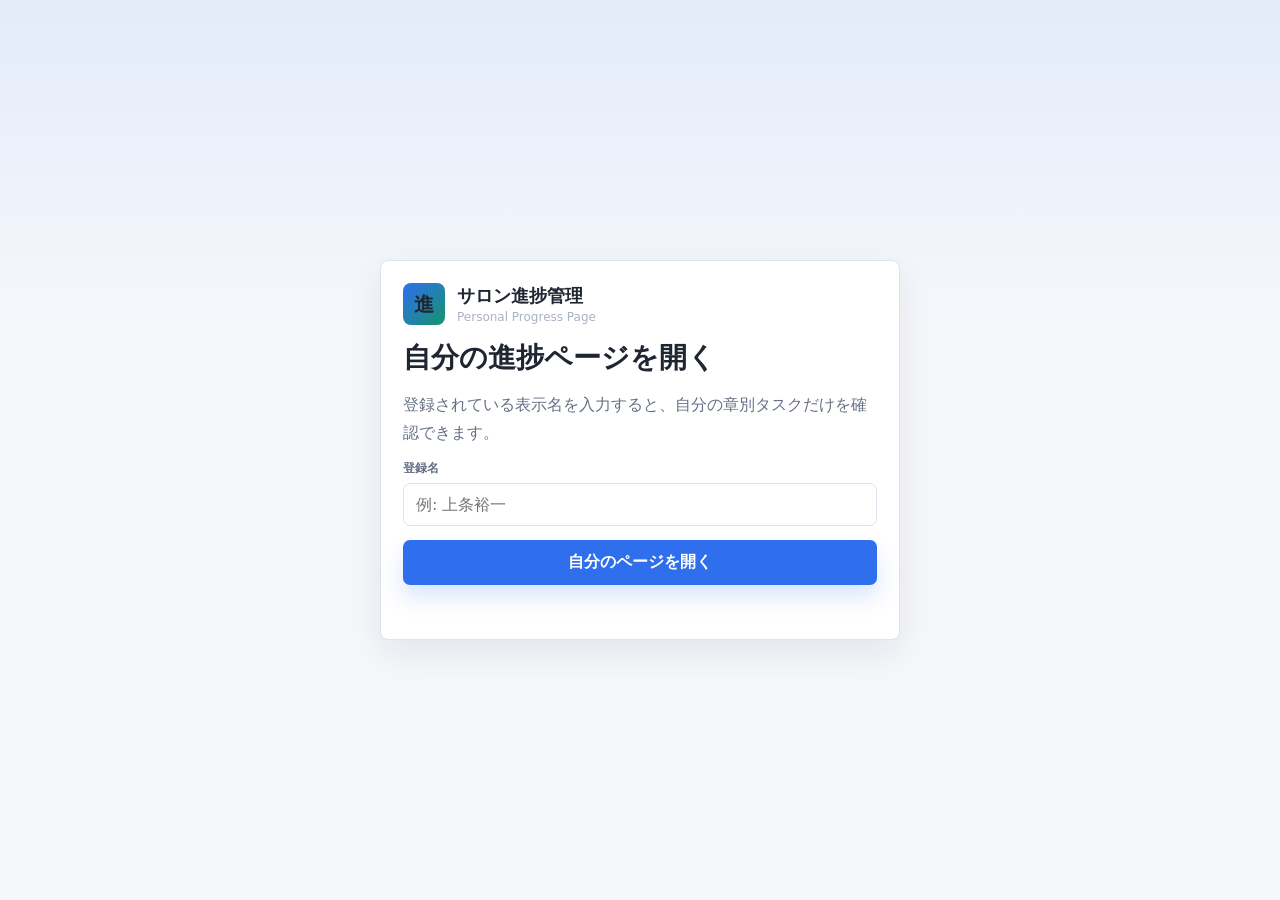
==== index.html @ 5fbae56f "Render chapter contents only when expanded" ====
<!doctype html>
<html lang="ja">
<head>
  <meta charset="utf-8">
  <meta name="viewport" content="width=device-width, initial-scale=1">
  <title>サロン進捗管理</title>
  <meta name="theme-color" content="#121821">
  <link rel="manifest" href="manifest.webmanifest">
  <style>
    :root {
      --bg: #f5f7fb;
      --surface: #fff;
      --surface-2: #f8fafc;
      --text: #202532;
      --muted: #667085;
      --line: #dde3ed;
      --nav: #121821;
      --blue: #2f6fed;
      --green: #14946f;
      --amber: #c98211;
      --red: #c2413f;
      --shadow: 0 14px 36px rgba(16, 24, 40, .08);
    }

    * { box-sizing: border-box; }

    body {
      margin: 0;
      min-height: 100vh;
      color: var(--text);
      font-family: "Yu Gothic UI", "Hiragino Sans", Meiryo, system-ui, sans-serif;
      background:
        linear-gradient(180deg, rgba(47,111,237,.09), rgba(47,111,237,0) 320px),
        var(--bg);
    }

    button, input, select { font: inherit; }

    button {
      border: 0;
      border-radius: 7px;
      cursor: pointer;
      font-weight: 800;
    }

    .app {
      min-height: 100vh;
      display: grid;
      grid-template-columns: 282px 1fr;
    }

    [hidden] { display: none !important; }

    .app.personal-mode {
      grid-template-columns: 1fr;
    }

    .app.personal-mode main {
      width: 100%;
      max-width: 1120px;
      margin: 0 auto;
    }

    .app.personal-mode .workspace {
      grid-template-columns: 1fr;
    }

    .app.personal-mode .overview,
    .app.personal-mode .side-panel,
    .app.personal-mode #focusChapterForm,
    .app.personal-mode #completeAllButton,
    .app.personal-mode #clearAllButton,
    .app.personal-mode [data-fill-chapter],
    .app.personal-mode [data-clear-chapter],
    .app.personal-mode [data-delete-chapter],
    .app.personal-mode [data-delete-task],
    .app.personal-mode input[type="date"][data-due-task] {
      display: none !important;
    }

    .app.personal-mode .task {
      grid-template-columns: 28px 1fr;
    }

    .access-gate {
      min-height: 100vh;
      display: grid;
      place-items: center;
      padding: 20px;
    }

    .access-card {
      width: min(520px, 100%);
      background: var(--surface);
      border: 1px solid var(--line);
      border-radius: 8px;
      box-shadow: var(--shadow);
      padding: 22px;
      display: grid;
      gap: 14px;
    }

    .access-card h1 {
      font-size: 28px;
    }

    .access-card p {
      margin: 0;
      color: var(--muted);
      line-height: 1.7;
    }

    .access-error {
      color: var(--red);
      font-size: 13px;
      font-weight: 800;
      min-height: 18px;
    }

    .sidebar {
      background: var(--nav);
      color: #f8fafc;
      padding: 22px 16px;
      display: flex;
      flex-direction: column;
      gap: 18px;
    }

    .brand {
      display: flex;
      align-items: center;
      gap: 12px;
      padding: 0 6px;
    }

    .mark {
      width: 42px;
      height: 42px;
      border-radius: 8px;
      display: grid;
      place-items: center;
      background: linear-gradient(135deg, var(--blue), var(--green));
      font-size: 20px;
      font-weight: 900;
    }

    .brand strong { display: block; font-size: 18px; }
    .brand span { display: block; color: #a9b2c3; font-size: 12px; margin-top: 2px; }

    .search {
      width: 100%;
      border: 1px solid #303849;
      background: #222a37;
      color: white;
      border-radius: 7px;
      padding: 12px;
      outline: 0;
    }

    .search::placeholder { color: #9aa4b5; }

    .member-list {
      display: grid;
      gap: 8px;
      overflow: auto;
      padding-right: 2px;
    }

    .member {
      width: 100%;
      display: grid;
      grid-template-columns: 42px 1fr auto;
      align-items: center;
      gap: 10px;
      text-align: left;
      color: #dce3ef;
      background: transparent;
      padding: 10px 8px;
    }

    .member:hover,
    .member.active { background: #222a37; }

    .avatar {
      width: 38px;
      height: 38px;
      border-radius: 50%;
      display: grid;
      place-items: center;
      color: white;
      font-weight: 900;
      background: var(--blue);
    }

    .avatar.large {
      width: 58px;
      height: 58px;
      font-size: 20px;
    }

    .member-name { font-weight: 800; }
    .member-note { color: #a9b2c3; font-size: 12px; margin-top: 2px; }
    .member-percent { color: white; font-size: 13px; font-weight: 900; }

    .side-actions {
      margin-top: auto;
      display: grid;
      gap: 8px;
    }

    .dark-button {
      background: #222a37;
      color: white;
      padding: 11px;
    }

    main {
      min-width: 0;
      padding: 26px;
    }

    .topbar {
      display: flex;
      align-items: flex-start;
      justify-content: space-between;
      gap: 18px;
      margin-bottom: 18px;
    }

    h1 {
      margin: 0;
      font-size: clamp(28px, 4vw, 40px);
      letter-spacing: 0;
    }

    .lead {
      margin: 8px 0 0;
      color: var(--muted);
      line-height: 1.7;
      max-width: 780px;
    }

    .primary {
      background: var(--blue);
      color: white;
      padding: 12px 15px;
      box-shadow: 0 12px 22px rgba(47,111,237,.18);
      white-space: nowrap;
    }

    .ghost {
      background: #eef2f8;
      color: #263043;
      padding: 10px 12px;
    }

    .danger {
      background: #fff0ef;
      color: var(--red);
      padding: 10px 12px;
    }

    .stats {
      display: grid;
      grid-template-columns: repeat(5, minmax(130px, 1fr));
      gap: 12px;
      margin-bottom: 16px;
    }

    .stat, .panel {
      background: var(--surface);
      border: 1px solid var(--line);
      border-radius: 8px;
      box-shadow: var(--shadow);
    }

    .stat {
      padding: 16px;
      min-height: 100px;
    }

    .stat span {
      color: var(--muted);
      font-size: 13px;
    }

    .stat strong {
      display: block;
      margin-top: 10px;
      font-size: 28px;
    }

    .overview {
      margin-bottom: 16px;
      overflow: hidden;
    }

    .overview-tabs {
      display: grid;
      gap: 8px;
      padding: 12px;
      max-height: 520px;
      overflow: auto;
    }

    .student-tab {
      border: 1px solid var(--line);
      border-radius: 8px;
      background: var(--surface-2);
      overflow: hidden;
    }

    .student-tab-button {
      width: 100%;
      display: grid;
      grid-template-columns: 38px minmax(0, 1fr) auto;
      gap: 10px;
      align-items: center;
      padding: 11px 12px;
      background: transparent;
      color: var(--text);
      text-align: left;
    }

    .student-tab-button:hover,
    .student-tab.open .student-tab-button {
      background: #eef2f8;
    }

    .student-tab-main {
      min-width: 0;
    }

    .student-tab-main strong {
      display: block;
      overflow: hidden;
      text-overflow: ellipsis;
      white-space: nowrap;
    }

    .student-tab-summary {
      display: flex;
      align-items: center;
      gap: 8px;
      white-space: nowrap;
    }

    .student-tab-panel {
      display: none;
      padding: 0 12px 12px 60px;
    }

    .student-tab.open .student-tab-panel {
      display: grid;
      gap: 10px;
    }

    .overview-grid {
      display: grid;
      grid-template-columns: repeat(4, minmax(120px, 1fr));
      gap: 8px;
    }

    .overview-metric {
      border: 1px solid var(--line);
      border-radius: 7px;
      background: white;
      padding: 10px;
    }

    .overview-metric span {
      display: block;
      color: var(--muted);
      font-size: 12px;
      margin-bottom: 5px;
      font-weight: 800;
    }

    .overview-metric strong {
      font-size: 16px;
    }

    .bar {
      width: 150px;
      height: 9px;
      border-radius: 999px;
      overflow: hidden;
      background: #e9eef6;
    }

    .bar-fill {
      height: 100%;
      width: 0;
      background: linear-gradient(90deg, var(--blue), var(--green));
      border-radius: inherit;
    }

    .student-tab-panel .bar {
      width: 100%;
      max-width: 520px;
    }

    .status-pill {
      display: inline-flex;
      align-items: center;
      justify-content: center;
      min-width: 72px;
      height: 28px;
      padding: 0 10px;
      border-radius: 999px;
      font-size: 12px;
      font-weight: 900;
      background: #eef2f8;
      color: #263043;
    }

    .status-pill.done { background: #e9f8f2; color: var(--green); }
    .status-pill.alert { background: #fff6e6; color: var(--amber); }
    .status-pill.late { background: #fff0ef; color: var(--red); }

    .workspace {
      display: grid;
      grid-template-columns: minmax(0, 1fr) 340px;
      gap: 16px;
      align-items: start;
    }

    .panel { overflow: hidden; }

    .panel-head {
      display: flex;
      align-items: center;
      justify-content: space-between;
      gap: 10px;
      padding: 16px;
      border-bottom: 1px solid var(--line);
    }

    .panel-head h2,
    .panel-head h3 {
      margin: 0;
      font-size: 18px;
    }

    .toolbar {
      display: flex;
      align-items: center;
      gap: 8px;
      flex-wrap: wrap;
    }

    .chapter { border-bottom: 1px solid var(--line); }
    .chapter:last-child { border-bottom: 0; }

    .chapter-summary {
      display: grid;
      width: 100%;
      grid-template-columns: 1fr auto;
      gap: 14px;
      align-items: center;
      padding: 18px 16px;
      border: 0;
      background: transparent;
      color: inherit;
      font: inherit;
      text-align: left;
      cursor: pointer;
      list-style: none;
      user-select: none;
    }

    .chapter-summary::-webkit-details-marker { display: none; }

    .chapter-summary:hover {
      background: #f8fafc;
    }

    .chapter-toggle {
      display: inline-flex;
      align-items: center;
      justify-content: center;
      min-width: 62px;
      min-height: 34px;
      padding: 0 12px;
      border-radius: 999px;
      background: #eefbf3;
      color: var(--green);
      font-size: 13px;
      font-weight: 900;
      white-space: nowrap;
    }

    .chapter.open .chapter-toggle {
      background: #fff1f1;
      color: var(--red);
    }

    .chapter-toggle::before { content: "開く"; }
    .chapter.open .chapter-toggle::before { content: "閉じる"; }

    .chapter-title {
      display: flex;
      align-items: center;
      gap: 10px;
      margin-bottom: 9px;
    }

    .chapter-title strong {
      font-size: 17px;
      overflow-wrap: anywhere;
    }

    .badge {
      min-width: 46px;
      height: 26px;
      padding: 0 10px;
      border-radius: 999px;
      display: inline-flex;
      align-items: center;
      justify-content: center;
      background: #e9f8f2;
      color: var(--green);
      font-size: 12px;
      font-weight: 900;
      white-space: nowrap;
    }

    .progress-track {
      height: 10px;
      background: #ecf0f6;
      border-radius: 999px;
      overflow: hidden;
    }

    .progress-fill {
      height: 100%;
      width: 0;
      border-radius: inherit;
      background: linear-gradient(90deg, var(--blue), var(--green));
      transition: width .2s ease;
    }

    .chapter-meta,
    .due-note {
      margin: 8px 0 0;
      color: var(--muted);
      font-size: 13px;
    }

    .chapter-description {
      margin: 10px 0 0;
      max-width: 760px;
      color: var(--muted);
      font-size: 13px;
      line-height: 1.7;
      white-space: pre-line;
    }

    .chapter-body {
      padding-bottom: 18px;
    }

    .chapter-body > .chapter-description {
      margin: 0 16px 12px;
    }

    .chapter-body > .toolbar {
      padding: 0 16px 12px;
    }

    .due-note.late { color: var(--red); font-weight: 800; }
    .due-note.soon { color: var(--amber); font-weight: 800; }

    .tasks {
      display: grid;
      gap: 8px;
      padding: 0 16px 18px;
    }

    .chapter-body .tasks {
      padding-bottom: 0;
    }

    .task {
      display: grid;
      grid-template-columns: 28px 1fr 150px auto;
      align-items: center;
      gap: 10px;
      padding: 10px 12px;
      background: var(--surface-2);
      border: 1px solid #edf1f6;
      border-radius: 7px;
    }

    .task input[type="checkbox"] {
      width: 18px;
      height: 18px;
      accent-color: var(--green);
    }

    .task input[type="date"] {
      border: 1px solid var(--line);
      border-radius: 7px;
      padding: 8px;
      background: white;
      min-width: 0;
    }

    .task-title { overflow-wrap: anywhere; }
    .task.done .task-title { color: var(--muted); text-decoration: line-through; }

    .task-video {
      display: block;
      width: 100%;
      max-width: 520px;
      margin-top: 10px;
      border: 1px solid var(--line);
      border-radius: 8px;
      background: #0f172a;
    }

    .task-note {
      display: block;
      margin-top: 8px;
      color: var(--muted);
      font-size: 13px;
      line-height: 1.6;
      text-decoration: none;
    }

    .task-link {
      display: inline-flex;
      align-items: center;
      justify-content: center;
      min-height: 38px;
      margin-top: 10px;
      padding: 8px 12px;
      border-radius: 7px;
      background: var(--green);
      color: white;
      font-weight: 800;
      text-decoration: none;
    }

    .task-link-list {
      display: grid;
      gap: 8px;
      margin-top: 10px;
    }

    .bonus-company-list {
      display: grid;
      gap: 12px;
      margin-top: 10px;
    }

    .bonus-company {
      padding: 12px;
      border: 1px solid rgba(31, 142, 74, 0.18);
      border-radius: 8px;
      background: rgba(255, 255, 255, 0.72);
    }

    .bonus-company strong {
      display: block;
      color: var(--ink);
      font-size: 15px;
      margin-bottom: 6px;
    }

    .bonus-company .task-note {
      margin-top: 0;
    }

    .task-image {
      display: block;
      width: 100%;
      max-width: 520px;
      margin-top: 10px;
      border: 1px solid var(--line);
      border-radius: 8px;
      background: white;
    }

    .task.has-feature {
      align-items: start;
      background: linear-gradient(135deg, #fff8db 0%, #ffffff 45%, #eefbf3 100%);
      border-color: rgba(31, 142, 74, 0.28);
    }

    .task-feature {
      width: 100%;
    }

    .task-feature summary {
      display: flex;
      align-items: center;
      justify-content: space-between;
      gap: 12px;
      min-height: 48px;
      padding: 8px 10px;
      border-radius: 8px;
      cursor: pointer;
      list-style: none;
      background: #111827;
      color: white;
    }

    .task-feature summary::-webkit-details-marker {
      display: none;
    }

    .feature-summary-main {
      display: grid;
      gap: 3px;
      min-width: 0;
    }

    .feature-summary-main strong,
    .feature-summary-main span {
      overflow-wrap: anywhere;
    }

    .feature-summary-main span {
      color: rgba(255, 255, 255, 0.78);
      font-size: 12px;
      font-weight: 700;
    }

    .feature-summary-action {
      flex: 0 0 auto;
      padding: 6px 9px;
      border-radius: 999px;
      background: var(--green);
      color: white;
      font-size: 12px;
      font-weight: 900;
    }

    .task-feature[open] summary {
      border-radius: 8px 8px 0 0;
    }

    .task-feature[open] .feature-summary-action {
      background: white;
      color: var(--green);
      font-size: 0;
    }

    .task-feature[open] .feature-summary-action::after {
      content: "閉じる";
      font-size: 12px;
    }

    .task-feature-panel {
      padding: 12px 10px 4px;
      border: 1px solid rgba(31, 142, 74, 0.22);
      border-top: 0;
      border-radius: 0 0 8px 8px;
      background: rgba(255, 255, 255, 0.78);
    }

    .side-panel {
      display: grid;
      gap: 16px;
    }

    .profile {
      padding: 18px;
      display: grid;
      gap: 16px;
    }

    .profile-main {
      display: flex;
      align-items: center;
      gap: 13px;
    }

    .profile h2 {
      margin: 0;
      font-size: 22px;
    }

    .profile p {
      margin: 3px 0 0;
      color: var(--muted);
      font-size: 13px;
    }

    .ring {
      --angle: 0deg;
      width: 150px;
      height: 150px;
      margin: 0 auto;
      border-radius: 50%;
      display: grid;
      place-items: center;
      background: conic-gradient(var(--green) var(--angle), #edf1f6 0deg);
    }

    .ring-inner {
      width: 112px;
      height: 112px;
      border-radius: 50%;
      background: white;
      border: 1px solid #edf1f6;
      display: grid;
      place-items: center;
      text-align: center;
    }

    .ring-inner strong {
      display: block;
      font-size: 30px;
    }

    .ring-inner span {
      display: block;
      color: var(--muted);
      font-size: 12px;
    }

    .form {
      display: grid;
      gap: 10px;
      padding: 16px;
    }

    .field {
      display: grid;
      gap: 6px;
    }

    .field label {
      color: var(--muted);
      font-size: 12px;
      font-weight: 900;
    }

    .field input,
    .field select {
      width: 100%;
      border: 1px solid var(--line);
      border-radius: 7px;
      background: white;
      outline: 0;
      padding: 11px 12px;
    }

    .empty {
      padding: 26px 16px;
      color: var(--muted);
      text-align: center;
    }

    .toast {
      position: fixed;
      right: 18px;
      bottom: 18px;
      z-index: 5;
      padding: 12px 14px;
      border-radius: 7px;
      background: #111827;
      color: white;
      box-shadow: var(--shadow);
      opacity: 0;
      transform: translateY(10px);
      pointer-events: none;
      transition: opacity .2s ease, transform .2s ease;
    }

    .toast.show {
      opacity: 1;
      transform: translateY(0);
    }

    @media (max-width: 1120px) {
      .app { grid-template-columns: 230px 1fr; }
      .workspace { grid-template-columns: 1fr; }
      .stats { grid-template-columns: repeat(2, minmax(140px, 1fr)); }
    }

    @media (max-width: 760px) {
      .app { display: block; }
      .sidebar {
        min-height: 0;
        padding: 14px 12px;
        gap: 12px;
      }
      .brand strong { font-size: 16px; }
      .search { padding: 10px; }
      .member-list {
        grid-template-columns: repeat(2, minmax(0, 1fr));
        max-height: 220px;
      }
      .member {
        grid-template-columns: 32px minmax(0, 1fr) auto;
        gap: 7px;
        padding: 8px 6px;
      }
      .avatar {
        width: 32px;
        height: 32px;
        font-size: 12px;
      }
      .member-name {
        display: block;
        overflow: hidden;
        text-overflow: ellipsis;
        white-space: nowrap;
      }
      main { padding: 12px; }
      .topbar { display: grid; }
      h1 { font-size: 24px; }
      .lead { font-size: 13px; }
      .stats {
        grid-template-columns: repeat(2, minmax(0, 1fr));
        gap: 8px;
      }
      .stat {
        min-height: 78px;
        padding: 12px;
      }
      .stat strong { font-size: 22px; }
      .panel-head {
        align-items: flex-start;
        padding: 12px;
      }
      .overview-tabs {
        padding: 8px;
        max-height: 420px;
      }
      .student-tab-button {
        grid-template-columns: 32px minmax(0, 1fr);
        padding: 10px;
      }
      .student-tab-summary {
        grid-column: 2;
        justify-content: space-between;
        width: 100%;
      }
      .student-tab-panel {
        padding: 0 10px 10px 52px;
      }
      .overview-grid { grid-template-columns: repeat(2, minmax(0, 1fr)); }
      .overview-metric { padding: 8px; }
      .chapter-summary { grid-template-columns: 1fr; }
      .task { grid-template-columns: 28px 1fr; }
      .task input[type="date"],
      .task .danger { grid-column: 2; justify-self: start; }
    }
  </style>
</head>
<body>
  <section id="accessGate" class="access-gate">
    <form id="accessForm" class="access-card">
      <div class="brand" style="padding:0;color:var(--text)">
        <div class="mark">進</div>
        <div>
          <strong>サロン進捗管理</strong>
          <span>Personal Progress Page</span>
        </div>
      </div>
      <h1>自分の進捗ページを開く</h1>
      <p>登録されている表示名を入力すると、自分の章別タスクだけを確認できます。</p>
      <div class="field">
        <label for="accessName">登録名</label>
        <input id="accessName" autocomplete="name" placeholder="例: 上条裕一">
      </div>
      <button class="primary" type="submit">自分のページを開く</button>
      <div id="accessError" class="access-error"></div>
    </form>
  </section>

  <div id="personalApp" class="app personal-mode" hidden>
    <aside class="sidebar" hidden>
      <div class="brand">
        <div class="mark">進</div>
        <div>
          <strong>サロン進捗管理</strong>
          <span>Member Progress Board</span>
        </div>
      </div>

      <input id="memberSearch" class="search" type="search" placeholder="サロン生を検索">
      <div id="memberList" class="member-list"></div>

    </aside>

    <main>
      <div class="topbar">
        <div>
          <h1>あなたの進捗ページ</h1>
          <p class="lead">自分の章別タスクと完了率だけを確認できます。完了した項目にチェックを入れて進めてください。</p>
        </div>
        <button id="switchMemberButton" class="primary">別の名前で開く</button>
      </div>

      <section id="stats" class="stats"></section>

      <section class="panel overview" hidden>
        <div class="panel-head">
          <h2>全員の進捗一覧</h2>
          <div class="toolbar">
            <button id="sortByProgress" class="ghost">進捗順</button>
            <button id="sortByDue" class="ghost">期限順</button>
          </div>
        </div>
        <div id="overviewRows" class="overview-tabs"></div>
      </section>

      <div class="workspace">
        <section class="panel">
          <div class="panel-head">
            <h2>章別タスク</h2>
            <div class="toolbar">
              <button id="completeAllButton" class="ghost">全完了</button>
              <button id="clearAllButton" class="ghost">全解除</button>
            </div>
          </div>
          <div id="chapters"></div>
        </section>

        <aside class="side-panel">
          <section id="profile" class="panel profile"></section>

          <section class="panel">
            <div class="panel-head"><h3>タスクを追加</h3></div>
            <form id="taskForm" class="form">
              <div class="field">
                <label for="chapterSelect">追加先</label>
                <select id="chapterSelect" required></select>
              </div>
              <div class="field">
                <label for="taskName">タスク名</label>
                <input id="taskName" required placeholder="例: ワークシートを提出">
              </div>
              <div class="field">
                <label for="taskDue">期限</label>
                <input id="taskDue" type="date">
              </div>
              <button class="primary" type="submit">追加する</button>
            </form>
          </section>

          <section class="panel">
            <div class="panel-head"><h3>章を追加</h3></div>
            <form id="chapterForm" class="form">
              <div class="field">
                <label for="chapterName">章タイトル</label>
                <input id="chapterName" required placeholder="例: 第三章 実践課題">
              </div>
              <button class="primary" type="submit">章を作成</button>
            </form>
          </section>
        </aside>
      </div>
    </main>
  </div>

  <div id="toast" class="toast"></div>

  <script>
    const STORAGE_KEY = "salon-progress-board-v1";
    const PERSONAL_MEMBER_KEY = "salon-progress-personal-member-v1";
    const colors = ["#2f6fed", "#14946f", "#c98211", "#9b5de5", "#d14f3f"];
    let overviewSort = "progress";
    let openOverviewMemberId = "";
    let openChapterIds = new Set();

    const salonMemberNames = `
愛 樋口愛美いくみ
あきな 佐藤空南
あきのり
アキ 長谷川秋子
麻実(シバタマミ
アズ ヒロハタアズサ
淳カドワキジュン
あつし 久田あつし
阿部美津子
亜美 木下弘美
彩 平井あやか
あらき てるや
アラン 吉田圭吾
あわ阿波賀 正也
五十嵐ゆかり
井口 真次
池畑裕一
石井
石切山 愛
石堂光生
いそがいしゅんすけ
市村達也
今井雅子
今村 拓也
岩城 禎
岩崎成雄
植村真
鵜島亮介
浦尾瞳子(池田)
うらみん三浦ミツヒロ
憂季 葉山ゆうき
えつみ飯塚悦美
夷 賢二
えみりん西川えみこ
えりか 岡村えりか
えりな(小見絵理奈
大島まゆみ
大津 裕子
おか 岡田吉人ヨシト
奥田直樹
おっく ヤマモトタカユキ
小野 栄
おやかた新妻武敏
かえで 坂上楓
柏 奥川えりか
かずや幸地知哉
かずよ清水和代
がっちゃんねる【笠井】
加藤 雅也上越
かなやん 金谷翔太
がみこ オオイモモカ
上条裕一
亀田 恭平
儀間朝彦
キャナチ(ユグチカナコ
きゅうり武内隆起
きょうか(佐藤杏佳
ぐっち(ナカニシアキ
久美子 タキザワクミコ
くら倉陵
栗山清臣
黒田美穂
クロダユウスケ
黒田裕太
けいた(ヒガケイタ
ケン石橋健治
けんご古一健児
健介 ミナトケンスケ
けん 岩崎健次
こういちろう 廣川
こうき高橋広基
コウ細井こういち
コザ
小林みゆき
小松原(バラキ
こ 三輪知子
齋賀 健太
齋藤大輔
齋藤貴洋
さかも
櫻庭 連
桜山(Sakuyama)加藤薫
さこう
佐藤史也
佐藤莉奈
智史 荒木
さらだヤストミ ヒカル
ざわ ニシザワヒロトシ
山村昂暉
柴田佑樹
清水政彰
秀 水木秀幸（永木）
シュウ 梁地修司ヤナチシュウジ
しゅんすけ
じゅんたろう。大田黒ジュン
潤(アサノジュン
将輝
白石拓嗣
シンヤ結城しんや
しんや
しん(タテシマシンイチロウ
ずーみん泉詩織
鈴木たかのり
せいた
せ(日高せいら
大型 (小林だいち 柏崎の先生
たかこ 梅川たかこ
たかこ(ヤマザキタカコ
高橋 智
田口 保憲
たくや 戸田たくや
竹内のり子
たておかしょうこ 舘岡祥子
田中壮大まさひろ
たむら
ちはー 市原伸泰
つばさくん
てっちん（長友鉄治）
トウヤマ 雷山耀
徳丸翔也
トシ 森としふみ
戸田 祐一
トム西澤慶
トモヤ鈴木知也
永田友耶 ナガタユウヤ
中田 健一
ナカガワ川ひとみ
なかむら
奈須慎一
なつ安川夏姫
名前はLeo。河崎玲央
なる(ナルミヤアキヒロ
ニシモリブンヘイ サポート専用LINE
根津夕美
芳賀しょうこ
ハジメ”河井はじめ
はじめ(ニシモリブンヘイ
はち尾崎あきら
馬場恭平
はやさか 早坂健加
早知恵く(ナカムラサチエ
はらおー大原直樹
はるな 石原早瑠菜
光理
樋川 洋助
ひよこ 加藤浩子
ひろあき
ひろくん野下宏幸
ヒロ佐々木万博
ひろ種市宏美 ペイパル
大翔 水落大翔ヒロト
ひろまる
ひろゆき
ひろ 尾高博子
ふく ゆう
富山恭仁
藤村麻衣
藤本さなえ
ふでそ@P 筆村崇充
フミフミ荘野史子
古田 聡三郎
ぶんか 菊川和大
堀場 達也
まーちゃん 嶋田真仲子まちこ
真のおまか小川誠
松本 真和
まつ 松下まさき
まなみ(米山まなみ
まみこ 神田マミコ
真弓泰葉 山口泰葉
ま〜し(オオクボマサシ
三上瑠々華
ミキティ
未来 樋未来
みちこ 長谷川みちこ
みなもと せいじ
美濃川 久美子
みのる 渡辺稔
みむらら みずき 三村瑞希
宮島展章
宮堀浩平
みやも 宮本賢次
みや うえやまみやこ
美和 渡邉美和
むかい
めぐ榎本杏(えのもと あん緑
めぐみ マノメグミ
やすお上山康夫
泰久(アオヤマヤスヒサ
ヤッシー矢代秀一
山口裕也
山口 勇二
山崎なぎさ
山田ゆみこ
やまもと やすし
ゆい 菅 ゆい
ゆうき黒木裕貴
ゆーき 森岡ゆう紀
ゆーじ 長谷川祐治
ゆうぞう
ゆうた中村優太
ゆうたろう
ゆうと 角田悠斗
ゆうや 菅原ゆうや
ゆーり 前田ゆり
優のギリギリ
ゆき 中原幸
ゆみ安達由三
由美子
祐美 榊原祐美
ゆゆ 吉田ゆうた
百合香 (アカサカユリカ
ゆ Kakemy掛水由美
よこた 注意
吉村修司
らん 豊平由希
リサリサ (増村)
龍之介 佐藤
りゅう 津曲りゅう
りん リンプン
れいか(ナカヤマレイカ
れつし
れん安藤蓮
わくわくしゅん(クドシュン
わくわく 三浦
aiko♡井上愛子
Airi.u上原あいり
aitch 宮川愛
a i 廣田衣
AKI関口あきこ
akina 郷上明奈
Araki Yasuhiro
arisa カワハラアリサ
ASAHI 宮本あさひ
A U白坂亜由美
AYAKA 藤井綾華
ayu 中江亜由
chiiii 岸口千尋
Chikako (マスダチカコ
ERI 梛原えりこ
eri 高橋江利子
fuminoムレフミノ
hideto小倉ヒデト
hide 野元秀樹
hisaya 長谷川ヒサヤ
Honoka(サトウホノカ
h-sumi(蓮見たかゆき
H.N 中島ひとと
ikuho 伊藤育穂
JUN 伊藤淳
Junta 市場じゅんた 大阪
J (サブ) 夏目じゅんた
kana オクヤマカナ
kana °＊•上田加奈
Kaori 川又香緒里
Kärlek カワイアイカ
KASHIMA-P8sub
KAZUSHI 本間和志
Kenta Shingu 新宮健太
kitamii 北岡美幸
kk (岸田) 岸田一彦
K. I 伊賀敢けいすけ
ma森真由美
MakotoKobayashi小林真人
Manami.I石川まなみ
Manami♡渡辺まなみ
Masa 安藤まさえ
Masumi
Maya Tanaka 田中
ma-tu松岡ひとし
MIHO(コジマミホ
MIHO★。岩村美保
miki黒崎みき
MiKi 荻島美輝
Miki ふくだみき
miki777miki777
misaki岡美咲
mochida 持田智之
MoToたけうちもとき
MOTOKI 白井元規
MOTO(タカダモトヒロ
MR 大久保 篤
M. I 岩田愛美まなみ
m 森真由美
nakakuma midori
nami
nami 木下奈美子
natsumi 黒石奈津美
Nishioka Masahiro
nnnttt 中田とおる
ONI 大西将貴
OnoTaka小野貴博
REI 上杉れいか
RIE 益満理恵
RYO 梅津
ryo2
SARII (ツクリイカ
sa さわの
Sekky
shin 中西しんたろう
Shohei那須祥平
sho 真嶌屋尚
Shun Endo
SINGO 谷口しんご
st佐藤大介ダイスケ
S.Y 鈴木芳樹
s 山口智弓
T てっさん 正田哲也
TA
Takahiro Kimura
Takasaki
takaya高谷稔
takayo 小沢宝代
toayua 井上愛咲
Tomo
TOMOKO 大矢智子
tomomii(ウエノトモミ
T.K浅岡卓来
T  O  Y  島袋けいこ
Urata Azusa 浦田
WEIN YuuSHIN 柳原 CEO
yotcha 小倉佳子
yu 矢野ゆかり
YUHKO(カナダユウコ
yuka Ozone 小曽根裕佳
yuu 藤田まお
YUYA 田中佑弥
YY 田中陽子
y 岩井ゆうや
Y's石井来人
ZIN 池田仁
AYUNON吉田亜弓
@ ともぞぉ本庄 智義
HITOMi 今井 瞳
σ(か'ω'ず) 小林一孝
み。三根史生
きみー 岩崎貴未果
☆サトウコウタ☆
☆裕也 山口裕也
渡邉愛梨
(chisato+エリ) 鈴木えりな
👤Ninomiya二宮浩司
ようこ筒井陽子
寛子 磯野寛子
shota 平岩しょうた
`.split("\n").map(name => name.trim()).filter(Boolean);

    const sampleData = {
      activeMemberId: "m1",
      members: [
        {
          id: "m1",
          name: "上条 裕一",
          note: "参加メンバー",
          color: colors[0],
          chapters: [
            { id: "c1", title: "第一章 オリエンテーション", tasks: [
              { id: "t1", title: "プロフィールを登録", done: true, due: "2026-05-12" },
              { id: "t2", title: "目標シートを記入", done: true, due: "2026-05-14" },
              { id: "t3", title: "初回動画を視聴", done: true, due: "2026-05-15" },
              { id: "t4", title: "自己紹介投稿", done: true, due: "2026-05-16" }
            ]},
            { id: "c2", title: "第二章 基礎ワーク", tasks: [
              { id: "t5", title: "チェックリスト10項目を確認", done: true, due: "2026-05-20" },
              { id: "t6", title: "ワーク1を提出", done: true, due: "2026-05-22" },
              { id: "t7", title: "添削コメントを反映", done: false, due: "2026-05-24" },
              { id: "t8", title: "進捗報告を投稿", done: false, due: "2026-05-27" }
            ]},
            { id: "c3", title: "第三章 実践課題", tasks: [
              { id: "t9", title: "実践テーマを決定", done: true, due: "2026-05-28" },
              { id: "t10", title: "中間レビューを予約", done: false, due: "2026-06-02" }
            ]}
          ]
        },
        {
          id: "m2",
          name: "本間 和志",
          note: "参加メンバー",
          color: colors[1],
          chapters: [
            { id: "c1", title: "第一章 オリエンテーション", tasks: [
              { id: "t1", title: "プロフィールを登録", done: true, due: "2026-05-12" },
              { id: "t2", title: "目標シートを記入", done: true, due: "2026-05-14" },
              { id: "t3", title: "初回動画を視聴", done: true, due: "2026-05-15" },
              { id: "t4", title: "自己紹介投稿", done: true, due: "2026-05-16" }
            ]},
            { id: "c2", title: "第二章 基礎ワーク", tasks: [
              { id: "t5", title: "チェックリスト10項目を確認", done: true, due: "2026-05-20" },
              { id: "t6", title: "ワーク1を提出", done: true, due: "2026-05-22" },
              { id: "t7", title: "添削コメントを反映", done: true, due: "2026-05-24" },
              { id: "t8", title: "進捗報告を投稿", done: true, due: "2026-05-27" }
            ]},
            { id: "c3", title: "第三章 実践課題", tasks: [
              { id: "t9", title: "実践テーマを決定", done: false, due: "2026-05-28" },
              { id: "t10", title: "中間レビューを予約", done: false, due: "2026-06-02" }
            ]}
          ]
        },
        {
          id: "m3",
          name: "峯村 彰一",
          note: "参加メンバー",
          color: colors[2],
          chapters: [
            { id: "c1", title: "第一章 オリエンテーション", tasks: [
              { id: "t1", title: "プロフィールを登録", done: true, due: "2026-05-12" },
              { id: "t2", title: "目標シートを記入", done: false, due: "2026-05-14" },
              { id: "t3", title: "初回動画を視聴", done: false, due: "2026-05-15" },
              { id: "t4", title: "自己紹介投稿", done: false, due: "2026-05-16" }
            ]},
            { id: "c2", title: "第二章 基礎ワーク", tasks: [
              { id: "t5", title: "チェックリスト10項目を確認", done: false, due: "2026-05-20" },
              { id: "t6", title: "ワーク1を提出", done: false, due: "2026-05-22" },
              { id: "t7", title: "添削コメントを反映", done: false, due: "2026-05-24" },
              { id: "t8", title: "進捗報告を投稿", done: false, due: "2026-05-27" }
            ]}
          ]
        }
      ]
    };

    let state = loadState();

    const $ = selector => document.querySelector(selector);
    const memberList = $("#memberList");
    const memberSearch = $("#memberSearch");
    const stats = $("#stats");
    const overviewRows = $("#overviewRows");
    const chapters = $("#chapters");
    const profile = $("#profile");
    const chapterSelect = $("#chapterSelect");
    const toast = $("#toast");
    const accessGate = $("#accessGate");
    const personalApp = $("#personalApp");
    const accessForm = $("#accessForm");
    const accessName = $("#accessName");
    const accessError = $("#accessError");

    function clone(value) {
      return JSON.parse(JSON.stringify(value));
    }

    function uid(prefix) {
      return prefix + "_" + Date.now().toString(36) + "_" + Math.random().toString(36).slice(2, 7);
    }

    function normalizeName(value) {
      return String(value || "").normalize("NFKC").toLowerCase().replace(/\s+/g, "");
    }

    function openPersonalPage(memberId) {
      const member = state.members.find(item => item.id === memberId);
      if (!member) return false;
      state.activeMemberId = member.id;
      openChapterIds = new Set();
      localStorage.setItem(PERSONAL_MEMBER_KEY, member.id);
      accessGate.hidden = true;
      personalApp.hidden = false;
      render();
      return true;
    }

    function findPersonalMember(input) {
      const query = normalizeName(input);
      if (!query) return { error: "登録名を入力してください。" };

      const exact = state.members.find(member => normalizeName(member.name) === query);
      if (exact) return { member: exact };

      const partial = state.members.filter(member => normalizeName(member.name).includes(query));
      if (partial.length === 1) return { member: partial[0] };
      if (partial.length > 1) return { error: "該当する名前が複数あります。登録名をもう少し正確に入力してください。" };
      return { error: "登録名が見つかりませんでした。表記を確認してください。" };
    }

    function makeMemberFromTemplate(name, index, template) {
      return {
        id: uid("m"),
        name,
        note: "緑のサロン生",
        color: colors[index % colors.length],
        chapters: template.chapters.map(chapter => ({
          id: uid("c"),
          title: chapter.title,
          description: chapter.description || "",
          tasks: chapter.tasks.map(task => ({
            id: uid("t"),
            title: task.title,
            done: false,
            due: task.due || "",
            video: task.video || "",
            image: task.image || "",
            imageAlt: task.imageAlt || "",
            link: task.link || "",
            linkLabel: task.linkLabel || "",
            links: task.links || [],
            bonusCompanies: task.bonusCompanies || [],
            detail: task.detail || "",
            featureHint: task.featureHint || ""
          }))
        }))
      };
    }

    function loadState() {
      const saved = localStorage.getItem(STORAGE_KEY);
      if (!saved) return normalize(clone(sampleData));
      try {
        const parsed = JSON.parse(saved);
        return parsed.members && parsed.members.length ? normalize(parsed) : normalize(clone(sampleData));
      } catch {
        return normalize(clone(sampleData));
      }
    }

    function makeFxChapter() {
      return {
        id: "c3",
        title: "3章 FX",
        description: "FXの動画で全体像を確認し、無料登録でもらえるボーナスや入金ボーナスを活用しながら、リスクの取り方を選んで実際の取引経験を積みましょう。心配な場合はノーリスクの進め方、自信がある場合は自己資金での取引へ進みます。",
        tasks: [
          { id: "fx_t1", title: "FX動画のまとめを見る", done: false, due: "", detail: "第3章のFX動画まとめはこちらから確認してください。見終わったらチェックを入れましょう。", featureHint: "タップしてFX動画まとめを開く", links: [
            { label: "FX動画アカデミーを開く", href: "https://fxvideoacademy-gyyhddzg.manus.space/" }
          ] },
          { id: "fx_t2", title: "FXの流れと注意点を確認する", done: false, due: "" },
          { id: "fx_t3", title: "無料登録でボーナスがもらえる会社を確認する", done: false, due: "", detail: "FX無料ボーナス一覧です。金額は変更になる可能性があります。詳細や適用条件については各キャンペーン内容をご確認ください。", featureHint: "タップしてFX無料ボーナス一覧を開く", bonusCompanies: [
            { name: "XMTrading", detail: `ボーナス額 13,000円
開催期限 無期限
対象口座 プラットフォーム MT4 or MT5 / 種類 スタンダード / レバレッジ 1:1000 / 通貨 JPY
ボーナス利益出金条件 0.1ロット以上でエントリー / 最低10分以上のポジション保有
推奨利確額 13,000円〜
ボーナス出金可能額 10,000円〜
出金上限額 無し
出金手数料 2,500円`, links: [
              { label: "XMTrading 開設", href: "https://www.xmtrading.com/jp/?prln=1" }
            ] },
            { name: "Bigboss", detail: `ボーナス額 15,000円
ボーナス利益出金条件 特になし
開催期限 無期限
対象口座 スタンダード口座
推奨利確額 15,000円〜
ボーナス出金可能額 なし
出金上限額 無し
出金手数料 2,000円`, links: [
              { label: "Bigboss 開設", href: "https://www.bigboss-financial.com/ja?aid=8UOjG8lJ" },
              { label: "Bigboss 参考URL", href: "https://www.bigboss-financial.com/new-account-opening-bonus" }
            ] },
            { name: "FXGT", detail: `ボーナス額 10,000円
ボーナス出金条件 合計3ロット以上の取引 / 合計8回以上の取引
開催期限 無期限
対象口座 プラットフォーム MT4 or MT5 / 種類 スタンダード / レバレッジ 1:1000 / 通貨 JPY
推奨利確額 20,000円〜
ボーナス利益出金可能額 10,000円〜
出金上限額 無し
出金手数料 無料`, links: [
              { label: "FXGT 開設", href: "https://portal.fxgt.com/register?refid=8896" }
            ] },
            { name: "Vantage Trading", detail: `ボーナス額 15,000円
開設 タリタリ経由
ボーナス出金条件 合計3ロット以上の取引 / ポジション保有時間5分以上 / 最大10,000円までの利益分のみ
入金して1回でも取引すれば無制限に出金可能
開催期限 無期限
対象口座 プラットフォーム MT4 or MT5 / 種類 スタンダード / レバレッジ 1:1000 / 通貨 JPY
推奨利確額 20,000円〜
ボーナス出金可能額 30ドル〜
出金上限額 10,000円 未入金の場合
出金手数料 無し`, links: [
              { label: "Vantage Trading 開設", href: "https://taritali.com/client/click.php?id=37482" }
            ] },
            { name: "IS6FX", detail: `キャンペーン期間中のみ
ボーナス額 13,000円
ボーナス利益出金条件 合計2ロット以上の取引 / 最低10分以上のポジション保有
開催期限 無期限
対象口座 プラットフォーム MT4 or MT5 / 種類 スタンダード / レバレッジ 1:1000 / 通貨 JPY
推奨利確額 15,000円〜
ボーナス出金可能額 5,000円〜
出金上限額 無し
出金手数料 無し`, links: [
              { label: "IS6FX 開設", href: "https://is6.com/ja/campaign/register?ib=hq5cTDwH" }
            ] },
            { name: "MYFX", detail: "ボーナス額 15,000円", links: [
              { label: "MYFX キャンペーン", href: "https://fxsignup.com/campaign/myf/24070401.html" }
            ] },
            { name: "アキシオリー", detail: "本人確認して数日後 15,000円", links: [
              { label: "アキシオリー 開設", href: "https://go.axiory.com/afs/come.php?cid=5177&ctgid=100&atype=1&brandid=3" }
            ] },
            { name: "アイフォレックス", detail: `ボーナス額 20,000円
3日でボーナスが消えるため、残高を0にするくらいのトレードがおすすめ`, links: [
              { label: "アイフォレックス", href: "https://fx-trade.co.jp/iforex-bonus/" }
            ] },
            { name: "AXONFX", detail: "ボーナス額 10,000円", links: [
              { label: "AXONFX", href: "https://www.axonmarkets.com/media/lp/axonmarkets-official/" }
            ] }
          ] },
          { id: "fx_t4", title: "無料登録できる会社に順番に登録する", done: false, due: "" },
          { id: "fx_t5", title: "登録後にログイン確認をする", done: false, due: "" },
          { id: "fx_t6", title: "無料ボーナスが反映されているか確認する", done: false, due: "" },
          { id: "fx_t7", title: "無料ボーナスで取引を試す", done: false, due: "" },
          { id: "fx_t8", title: "取引して利益を出すか残高を0にするまで触る", done: false, due: "" },
          { id: "fx_t9", title: "利益と損失の動きを確認する", done: false, due: "" },
          { id: "fx_t10", title: "入金ボーナス100%の会社を確認する", done: false, due: "" },
          { id: "fx_t11", title: "入金ボーナス100%の会社に入金するか判断する", done: false, due: "" },
          { id: "fx_t12", title: "心配な場合はノーリスクの進め方を相談する", done: false, due: "" },
          { id: "fx_t13", title: "ノーリスクで進める場合の利益条件を確認する", done: false, due: "" },
          { id: "fx_t14", title: "入金ボーナスを使って取引をする", done: false, due: "" },
          { id: "fx_t15", title: "自信がついたら自己資金でトレードするか判断する", done: false, due: "" },
          { id: "fx_t16", title: "自己資金で少額トレードを試す", done: false, due: "" },
          { id: "fx_t17", title: "トレード結果を記録する", done: false, due: "" },
          { id: "fx_t18", title: "余裕がある場合は自分のグループ作成を検討する", done: false, due: "" },
          { id: "fx_t19", title: "グループでトレードする流れを確認する", done: false, due: "" },
          { id: "fx_t20", title: "プロップファームの概要を確認する", done: false, due: "" },
          { id: "fx_t21", title: "プロップファームのFX勝ち方動画を見る", done: false, due: "", detail: "プロップファームでのFXの勝ち方を確認する動画です。見終わったらチェックを入れましょう。", featureHint: "タップしてプロップファーム動画を開く", links: [
            { label: "プロップファーム FX勝ち方動画を見る", href: "https://youtu.be/YABgVXtfp6I?si=E4QFk7gv1Kv_FTMC" }
          ] },
          { id: "fx_t22", title: "fintokeiの登録内容を確認する", done: false, due: "", detail: "fintokeiの登録内容を確認するための動画です。動画を見て、登録の流れと必要な内容を確認しましょう。", featureHint: "タップしてfintokei動画を開く", links: [
            { label: "fintokei 登録確認動画を見る", href: "https://youtu.be/kMXpTokQlz4?si=0bAUwuRJDuYkZav7" }
          ] },
          { id: "fx_t23", title: "fintokeiに入金して取引準備をする", done: false, due: "" },
          { id: "fx_t24", title: "fintokeiで取引をする", done: false, due: "" },
          { id: "fx_t25", title: "心配な場合は自分のお金を使わない進め方を選ぶ", done: false, due: "" },
          { id: "fx_t26", title: "ノーリスクの場合は利益が少なくなる点を確認する", done: false, due: "" },
          { id: "fx_t27", title: "FX章の結果と次にやることを相談する", done: false, due: "" },
          { id: "fx_t28", title: "ビッグボスイベント動画を見る", done: false, due: "", video: "videos/bigboss-event.mp4" }
        ]
      };
    }

    function ensureFxChapter(member) {
      const chapterIndex = member.chapters.findIndex(chapter => {
        return chapter.title === "第3章 FX編" || chapter.title.includes("第三章") || chapter.title.includes("第3章") || chapter.id === "c3";
      });

      if (chapterIndex === -1) {
        member.chapters.push(makeFxChapter());
        return;
      }

      if (member.chapters[chapterIndex].title !== "第3章 FX編") {
        member.chapters[chapterIndex] = makeFxChapter();
      }
    }

    function makeAffiliateChapter() {
      return {
        id: "c2",
        title: "2章 アフィリエイト",
        description: "〜緑のサロン生 タスク管理〜\n\nポイントサイトとASPの登録を進め、アフィリエイトに取り組むための環境を整えます。登録だけで終わらせず、ログイン確認・案件確認・管理画面確認まで進めましょう。",
        tasks: [
          { id: "af_t8", title: "A8.net に登録する", done: false, due: "" },
          { id: "af_t9", title: "A8.net 会員登録を完了する", done: false, due: "" },
          { id: "af_t10", title: "A8.net サイト登録を完了する", done: false, due: "" },
          { id: "af_t11", title: "A8.net ログイン確認をする", done: false, due: "" },
          { id: "af_t12", title: "TCS に登録する", done: false, due: "" },
          { id: "af_t13", title: "TCS 管理画面を確認する", done: false, due: "" },
          { id: "af_t14", title: "JASNET に登録する", done: false, due: "" },
          { id: "af_t15", title: "JASNET 案件チェックをする", done: false, due: "" },
          { id: "af_t16", title: "ASPLAY に登録する", done: false, due: "" }
        ]
      };
    }

    function makeBasicChapter() {
      return {
        id: "c1",
        title: "1章 入会してすること",
        description: "入会後は、みどりの会への連絡、紹介者との確認、LINEグループ参加、先生とのZoom相談を進めて、最初に動ける状態を作りましょう。",
        tasks: [
          { id: "basic_t1", title: "入会後にみどりのサロンLINEへ連絡する", done: false, due: "", detail: "管理統括LINEへ連絡して、入会後の確認を進めましょう。", link: "https://lin.ee/NMcTq9f", linkLabel: "管理統括LINEを開く" },
          { id: "basic_t2", title: "紹介者に入会完了を報告する", done: false, due: "" },
          { id: "basic_t3", title: "紹介者と今後の進め方を確認する", done: false, due: "" },
          { id: "basic_t4", title: "親・紹介者とやり取りしてモチベーションを上げる", done: false, due: "" },
          { id: "basic_t5", title: "LINEグループに参加する", done: false, due: "", detail: "1〜3はニックネームOKです。①〜⑧の有料オープンチャットは、サロン生の確認のため漢字フルネームのみで参加してください。ニックネーム参加は承認されないため、2段階入力がある場合はフルネームを2回入力してください。", featureHint: "タップしてLINEグループ一覧を開く", links: [
            { label: "1. でっぱちゃんねる みどりのサロン", href: "https://line.me/ti/g/V1IGsDFdej" },
            { label: "2. レクチャーグループ みどりのサロン", href: "https://line.me/ti/g/_ydRbgEfrh" },
            { label: "3. 無料初心者サロン 1500名以上", href: "https://x.gd/rOgzn" },
            { label: "① FX・株 みどりのサロン", href: "https://x.gd/SpTfg" },
            { label: "② アフィリエイト みどりのサロン", href: "https://x.gd/8ln0w" },
            { label: "③ 仮想通貨 みどりのサロン", href: "https://x.gd/cEnBp" },
            { label: "④ 株みどりのサロン", href: "https://x.gd/zyHm3" },
            { label: "⑤ ポイ活・懸賞 みどりのサロン", href: "https://x.gd/y3yXN" },
            { label: "⑥ 予約・抽選 みどりのサロン", href: "https://x.gd/AEKWw" },
            { label: "⑦ お得情報 みどりのサロン", href: "https://x.gd/WjNoB" },
            { label: "⑧ AIみどりのサロン", href: "https://x.gd/eeRPU" }
          ] },
          { id: "basic_t6", title: "オープンチャットに参加する", done: false, due: "" },
          { id: "basic_t7", title: "過去のやり取りを少し確認する", done: false, due: "" },
          { id: "basic_t8", title: "できそうな案件があるか確認する", done: false, due: "" },
          { id: "basic_t9", title: "初心者の先生とZoomする", done: false, due: "", detail: "完全無料で予約できます。自分に合った稼ぎ方や今の悩みをZoomで相談しましょう。", link: "https://timerex.net/s/jun.asano1977_ab33/100148ee", linkLabel: "無料でZoom予約する", image: "images/zoom-teacher-july15.jpg", imageAlt: "潤先生のZoomコンサル案内" },
          { id: "basic_t10", title: "Zoomで決めた内容を進める", done: false, due: "" },
          { id: "basic_t11", title: "届いた情報をまず試してみる", done: false, due: "" },
          { id: "basic_t12", title: "わからないことを相談する", done: false, due: "" }
        ]
      };
    }

    function makeTaskList(prefix, titles) {
      return titles.map((title, index) => ({
        id: `${prefix}_t${index + 1}`,
        title,
        done: false,
        due: ""
      }));
    }

    function makeResaleChapter() {
      return {
        id: "c4",
        title: "4章 転売",
        description: "転売の基本準備から出品・販売・振り返りまで進めましょう。",
        tasks: makeTaskList("resale", [
          "転売の基本ルールを確認する",
          "取り扱うジャンルを決める",
          "仕入れ候補リストを作る",
          "相場を調べる",
          "利益計算の方法を確認する",
          "仕入れ判断の基準を決める",
          "販売先アカウントを確認する",
          "商品写真の撮り方を確認する",
          "商品説明文を作る",
          "出品して販売まで進める"
        ])
      };
    }

    function makePointChapter() {
      return {
        id: "c5",
        title: "5章 ポイ活",
        description: "ポイントサイトを活用して、案件確認から実践まで進めましょう。",
        tasks: [
          { id: "point_t1", title: "ポイ活の基本を確認する", done: false, due: "" },
          { id: "point_t2", title: "使うポイントサイトを整理する", done: false, due: "", detail: "登録に使うポイントサイトの紹介リンクをまとめています。登録後は、ログインできるか・案件一覧を確認できるかまで進めましょう。Powlとコインカムは招待コードも確認してください。", featureHint: "タップしてポイントサイト一覧を開く", links: [
            { label: "モッピー", href: "https://pc.moppy.jp/entry/invite.php?invite=339be126" },
            { label: "ハピタス", href: "https://hapitas.jp/register/?i=20872573&route=text" },
            { label: "ポイントタウン", href: "https://www.pointtown.com/registration?intrid=Cd6tBtMLF7wMv" },
            { label: "アメフリ", href: "https://www.amefri.net/register?inv=f236240&openExternalBrowser=1" },
            { label: "ecナビ", href: "https://ecnavi.jp/invite/?id=wknli" },
            { label: "ワラウ", href: "https://www.warau.jp/friend/reg/WZm" },
            { label: "Powl 招待コード: P7VQXJUN8S3", href: "https://web.powl.jp/?invite_code=P7VQXJUN8S3" },
            { label: "コインカム 招待コード: WnbOckfM", href: "https://cimcome.jp/join?code=e1eced0f1a6c6bffd6ddbaa60b0bc83c5adefc8cd086e723d0ebb43055b17442" },
            { label: "ちょびりっち", href: "https://www.chobirich.com/cm/ad/?p=8224777069&i=4838527" },
            { label: "ふぁんくる紹介", href: "https://www.fancrew.jp/about?inflow_id=fri_e12-5164354&lk=5164354&lk1=b&d=1" }
          ] },
          { id: "point_t3", title: "登録済みサイトを確認する", done: false, due: "" },
          { id: "point_t4", title: "案件一覧を確認する", done: false, due: "" },
          { id: "point_t5", title: "条件が簡単な案件を選ぶ", done: false, due: "" },
          { id: "point_t6", title: "案件条件をスクショまたはメモする", done: false, due: "" },
          { id: "point_t7", title: "案件に申し込む", done: false, due: "" },
          { id: "point_t8", title: "ポイント反映条件を確認する", done: false, due: "" },
          { id: "point_t9", title: "獲得予定ポイントを記録する", done: false, due: "" },
          { id: "point_t10", title: "完了案件を振り返る", done: false, due: "" }
        ]
      };
    }

    function makeDealsChapter() {
      return {
        id: "c6",
        title: "6章 お得情報",
        description: "日常で使えるお得情報を確認し、実際に活用してみましょう。",
        tasks: makeTaskList("deals", [
          "お得情報の確認方法を覚える",
          "キャンペーン情報を確認する",
          "クーポン情報を確認する",
          "キャッシュレス還元を確認する",
          "固定費の見直し項目を確認する",
          "買い物前に比較する習慣を作る",
          "使えるキャンペーンを1つ選ぶ",
          "実際にお得情報を活用する",
          "節約できた金額を記録する",
          "次に使うお得情報を決める"
        ])
      };
    }

    function makeAiChapter() {
      return {
        id: "c7",
        title: "7章 AI",
        description: "AIを使って作業効率を上げるための基本操作を進めましょう。",
        tasks: makeTaskList("ai", [
          "AIツールにログインする",
          "基本的な質問を試す",
          "文章作成を試す",
          "要約を試す",
          "アイデア出しを試す",
          "SNS投稿文を作る",
          "商品説明文を作る",
          "作業チェックリストを作る",
          "よく使うプロンプトを保存する",
          "AIで時短できた作業を記録する"
        ])
      };
    }

    function makeScaleChapter() {
      return {
        id: "c8",
        title: "8章 スケール",
        description: "取り組みを広げるために、作業の型化と改善を進めましょう。",
        tasks: makeTaskList("scale", [
          "今の作業内容を整理する",
          "時間がかかる作業を洗い出す",
          "繰り返し作業をテンプレ化する",
          "成果が出た作業を記録する",
          "改善点を1つ決める",
          "作業時間を測る",
          "優先順位を決める",
          "週の行動目標を決める",
          "成果を確認する",
          "次週の改善案を作る"
        ])
      };
    }

    function makeCryptoChapter() {
      return {
        id: "c9",
        title: "9章 暗号資産",
        description: "暗号資産に触れる前の基本知識と安全確認を進めましょう。",
        tasks: makeTaskList("crypto", [
          "暗号資産の基本用語を確認する",
          "リスクについて確認する",
          "取引所の種類を確認する",
          "セキュリティ設定を確認する",
          "二段階認証を確認する",
          "ウォレットの基本を確認する",
          "少額で触れる考え方を確認する",
          "手数料を確認する",
          "保管方法を確認する",
          "学んだ内容をメモする"
        ])
      };
    }

    function makeFinalChapter() {
      return {
        id: "c10",
        title: "10章 最後に",
        description: "ここまでの取り組みを振り返り、次の行動につなげましょう。",
        tasks: makeTaskList("final", [
          "全章の進捗を確認する",
          "未完了タスクを確認する",
          "一番成果が出た章を振り返る",
          "苦手だった章を振り返る",
          "今後続けることを決める",
          "次の目標を決める",
          "質問したい内容を整理する",
          "成果や気づきをメモする",
          "次の1週間の行動を決める",
          "最後の進捗チェックを完了する"
        ])
      };
    }

    function makeCourseChapters() {
      return [
        makeBasicChapter(),
        makeAffiliateChapter(),
        makeFxChapter(),
        makeResaleChapter(),
        makePointChapter(),
        makeDealsChapter(),
        makeAiChapter(),
        makeScaleChapter(),
        makeCryptoChapter(),
        makeFinalChapter()
      ];
    }

    function syncDoneStates(templateChapter, existingChapters) {
      const existingTasks = existingChapters.flatMap(chapter => chapter.tasks || []);
      return {
        ...templateChapter,
        tasks: templateChapter.tasks.map(task => {
          const sameTask = existingTasks.find(existing => existing.title === task.title || existing.id === task.id);
          const useTemplateFeature = Boolean(task.bonusCompanies?.length);
          return {
            ...task,
            done: sameTask ? Boolean(sameTask.done) : false,
            due: sameTask?.due || task.due || "",
            video: sameTask?.video || task.video || "",
            image: sameTask?.image || task.image || "",
            imageAlt: sameTask?.imageAlt || task.imageAlt || "",
            link: sameTask?.link || task.link || "",
            linkLabel: sameTask?.linkLabel || task.linkLabel || "",
            links: useTemplateFeature ? task.links || [] : sameTask?.links?.length ? sameTask.links : task.links || [],
            bonusCompanies: useTemplateFeature ? task.bonusCompanies || [] : sameTask?.bonusCompanies?.length ? sameTask.bonusCompanies : task.bonusCompanies || [],
            detail: useTemplateFeature ? task.detail || "" : sameTask?.detail || task.detail || "",
            featureHint: useTemplateFeature ? task.featureHint || "" : sameTask?.featureHint || task.featureHint || ""
          };
        })
      };
    }

    function applyCourseChapters(member) {
      const existingChapters = member.chapters || [];
      member.chapters = makeCourseChapters().map(chapter => syncDoneStates(chapter, existingChapters));
    }

    function ensureAffiliateChapter(member) {
      const chapterIndex = member.chapters.findIndex(chapter => {
        return chapter.title === "第4章 アフィリエイト編" || chapter.title.includes("アフィリエイト") || chapter.id === "c4";
      });

      if (chapterIndex === -1) {
        member.chapters.push(makeAffiliateChapter());
        return;
      }

      if (member.chapters[chapterIndex].title !== "第4章 アフィリエイト編") {
        member.chapters[chapterIndex] = makeAffiliateChapter();
      }
    }

    function normalize(data) {
      const legacyNames = ["佐藤 美咲", "田中 悠真", "山本 梨花", "上条 裕一", "本間 和志", "峯村 彰一", "上条裕一", "本間和志", "峯村彰一"];
      const isLegacyOnly = data.members.length <= 3 && data.members.every(member => legacyNames.includes(member.name));

      if (isLegacyOnly) {
        data = { activeMemberId: "", members: [] };
      }

      const template = data.members[0] || sampleData.members[0];
      salonMemberNames.forEach((name, index) => {
        if (data.members.some(member => member.name === name)) return;
        data.members.push(makeMemberFromTemplate(name, data.members.length + index, template));
      });

      if (!data.activeMemberId && data.members[0]) data.activeMemberId = data.members[0].id;

      data.members.forEach(member => {
        applyCourseChapters(member);
        member.chapters.forEach(chapter => {
          if (!("description" in chapter)) chapter.description = "";
          chapter.tasks.forEach(task => {
            if (!("due" in task)) task.due = "";
            if (!("video" in task)) task.video = "";
            if (!("image" in task)) task.image = "";
            if (!("imageAlt" in task)) task.imageAlt = "";
            if (!("link" in task)) task.link = "";
            if (!("linkLabel" in task)) task.linkLabel = "";
            if (!("links" in task)) task.links = [];
            if (!("bonusCompanies" in task)) task.bonusCompanies = [];
            if (!("detail" in task)) task.detail = "";
            if (!("featureHint" in task)) task.featureHint = "";
          });
        });
      });
      return data;
    }

    function saveState() {
      localStorage.setItem(STORAGE_KEY, JSON.stringify(state));
    }

    function activeMember() {
      return state.members.find(member => member.id === state.activeMemberId) || state.members[0];
    }

    function allTasks(member) {
      return member.chapters.flatMap(chapter => chapter.tasks);
    }

    function completion(memberOrChapters) {
      const chapterList = Array.isArray(memberOrChapters) ? memberOrChapters : memberOrChapters.chapters;
      const taskList = chapterList.flatMap(chapter => chapter.tasks);
      const total = taskList.length;
      const done = taskList.filter(task => task.done).length;
      return { total, done, percent: total ? Math.round(done / total * 100) : 0 };
    }

    function chapterCompletion(chapter) {
      const total = chapter.tasks.length;
      const done = chapter.tasks.filter(task => task.done).length;
      return { total, done, percent: total ? Math.round(done / total * 100) : 0 };
    }

    function nextDue(member) {
      const pending = allTasks(member).filter(task => !task.done && task.due).sort((a, b) => a.due.localeCompare(b.due));
      return pending[0] || null;
    }

    function daysUntil(dateString) {
      if (!dateString) return null;
      const today = new Date();
      today.setHours(0, 0, 0, 0);
      const due = new Date(dateString + "T00:00:00");
      return Math.round((due - today) / 86400000);
    }

    function dueText(task) {
      if (!task || !task.due) return "未設定";
      const days = daysUntil(task.due);
      if (days < 0) return `${formatDate(task.due)} 期限超過`;
      if (days === 0) return `${formatDate(task.due)} 今日`;
      if (days <= 3) return `${formatDate(task.due)} あと${days}日`;
      return formatDate(task.due);
    }

    function dueClass(task) {
      if (!task || !task.due) return "";
      const days = daysUntil(task.due);
      if (days < 0) return "late";
      if (days <= 3) return "soon";
      return "";
    }

    function formatDate(value) {
      if (!value) return "未設定";
      const [year, month, day] = value.split("-");
      return `${Number(month)}/${Number(day)}`;
    }

    function memberStatus(member) {
      const progress = completion(member);
      const due = nextDue(member);
      const dueState = dueClass(due);
      if (progress.percent === 100) return { text: "完了", className: "done" };
      if (dueState === "late") return { text: "期限超過", className: "late" };
      if (dueState === "soon") return { text: "期限近い", className: "alert" };
      if (progress.percent >= 70) return { text: "順調", className: "done" };
      return { text: "進行中", className: "" };
    }

    function initials(name) {
      return name.split(/\s+/).map(part => part[0]).join("").slice(0, 2) || "人";
    }

    function avatar(member, large = false) {
      return `<div class="avatar ${large ? "large" : ""}" style="background:${member.color}">${initials(member.name)}</div>`;
    }

    function statusLabel(percent) {
      if (percent === 100) return "完了";
      if (percent >= 70) return "順調";
      if (percent >= 30) return "進行中";
      return "着手";
    }

    function escapeHtml(text) {
      return String(text).replace(/[&<>"']/g, char => ({
        "&": "&amp;",
        "<": "&lt;",
        ">": "&gt;",
        '"': "&quot;",
        "'": "&#039;"
      }[char]));
    }

    function render() {
      renderMembers();
      renderStats();
      renderOverview();
      renderProfile();
      renderChapters();
      renderChapterSelect();
      saveState();
    }

    function renderMembers() {
      const query = memberSearch.value.trim().toLowerCase();
      const filtered = state.members.filter(member => {
        return `${member.name} ${member.note}`.toLowerCase().includes(query);
      }).sort((a, b) => completion(b).percent - completion(a).percent);

      memberList.innerHTML = filtered.map(member => {
        const progress = completion(member);
        return `
          <button class="member ${member.id === state.activeMemberId ? "active" : ""}" data-member-id="${member.id}">
            ${avatar(member)}
            <span>
              <span class="member-name">${escapeHtml(member.name)}</span>
              <span class="member-note">${progress.done}/${progress.total} タスク</span>
            </span>
            <span class="member-percent">${progress.percent}%</span>
          </button>
        `;
      }).join("") || `<div class="empty">該当するサロン生がいません。</div>`;
    }

    function renderStats() {
      const member = activeMember();
      const progress = completion(member);
      const chapterCount = member.chapters.length;
      const doneChapters = member.chapters.filter(chapter => chapterCompletion(chapter).percent === 100).length;

      stats.innerHTML = `
        <div class="stat"><span>あなたの消化率</span><strong>${progress.percent}%</strong></div>
        <div class="stat"><span>完了タスク</span><strong>${progress.done}/${progress.total}</strong></div>
        <div class="stat"><span>完了した章</span><strong>${doneChapters}/${chapterCount}</strong></div>
      `;
    }

    function renderOverview() {
      const members = [...state.members].sort((a, b) => {
        if (overviewSort === "due") {
          const aDue = nextDue(a)?.due || "9999-12-31";
          const bDue = nextDue(b)?.due || "9999-12-31";
          return aDue.localeCompare(bDue);
        }
        return completion(b).percent - completion(a).percent;
      });

      overviewRows.innerHTML = members.map(member => {
        const progress = completion(member);
        const doneChapters = member.chapters.filter(chapter => chapterCompletion(chapter).percent === 100).length;
        const due = nextDue(member);
        const status = memberStatus(member);
        const isOpen = member.id === openOverviewMemberId;
        return `
          <article class="student-tab ${isOpen ? "open" : ""}" data-overview-member="${member.id}">
            <button class="student-tab-button" type="button" aria-expanded="${isOpen ? "true" : "false"}">
              ${avatar(member)}
              <span class="student-tab-main">
                <strong>${escapeHtml(member.name)}</strong>
                <span class="member-note">${escapeHtml(member.note)}</span>
              </span>
              <span class="student-tab-summary">
                <span class="status-pill ${status.className}">${status.text}</span>
                <strong>${progress.percent}%</strong>
              </span>
            </button>
            <div class="student-tab-panel">
              <div class="bar"><div class="bar-fill" style="width:${progress.percent}%"></div></div>
              <div class="overview-grid">
                <div class="overview-metric"><span>消化率</span><strong>${progress.percent}%</strong></div>
                <div class="overview-metric"><span>完了タスク</span><strong>${progress.done}/${progress.total}</strong></div>
                <div class="overview-metric"><span>完了章</span><strong>${doneChapters}/${member.chapters.length}</strong></div>
                <div class="overview-metric"><span>次の期限</span><strong class="${dueClass(due) ? "due-note " + dueClass(due) : ""}">${dueText(due)}</strong></div>
              </div>
            </div>
          </article>
        `;
      }).join("");
    }

    function renderProfile() {
      const member = activeMember();
      const progress = completion(member);
      const due = nextDue(member);

      profile.innerHTML = `
        <div class="profile-main">
          ${avatar(member, true)}
          <div>
            <h2>${escapeHtml(member.name)}</h2>
            <p>${escapeHtml(member.note)}</p>
          </div>
        </div>
        <div class="ring" style="--angle:${progress.percent * 3.6}deg">
          <div class="ring-inner">
            <div>
              <strong>${progress.percent}%</strong>
              <span>${statusLabel(progress.percent)}</span>
            </div>
          </div>
        </div>
        <p class="due-note ${dueClass(due)}">次の期限: ${dueText(due)}</p>
        <div class="toolbar">
          <button id="editMemberButton" class="ghost">情報編集</button>
          <button id="deleteMemberButton" class="danger">削除</button>
        </div>
      `;
    }

    function renderChapters() {
      const member = activeMember();
      if (!member.chapters.length) {
        chapters.innerHTML = `<div class="empty">まだ章がありません。右側から追加できます。</div>`;
        return;
      }

      chapters.innerHTML = member.chapters.map(chapter => {
        const progress = chapterCompletion(chapter);
        const chapterKey = `${member.id}:${chapter.id}`;
        const isOpen = openChapterIds.has(chapterKey);
        const tasks = chapter.tasks.map(task => {
          const hasFeature = Boolean(task.detail || task.link || task.image || task.links?.length || task.bonusCompanies?.length);
          const renderLinks = links => links?.length ? `<span class="task-link-list">${links.map(link => `<a class="task-link" href="${escapeHtml(link.href)}" target="_blank" rel="noopener">${escapeHtml(link.label)}</a>`).join("")}</span>` : "";
          const bonusCompanies = task.bonusCompanies?.length ? `<span class="bonus-company-list">${task.bonusCompanies.map(company => `
            <span class="bonus-company">
              <strong>${escapeHtml(company.name)}</strong>
              ${company.detail ? `<span class="task-note">${escapeHtml(company.detail)}</span>` : ""}
              ${renderLinks(company.links)}
            </span>
          `).join("")}</span>` : "";
          const extras = `
            ${task.detail ? `<span class="task-note">${escapeHtml(task.detail)}</span>` : ""}
            ${task.link ? `<a class="task-link" href="${escapeHtml(task.link)}" target="_blank" rel="noopener">${escapeHtml(task.linkLabel || task.link)}</a>` : ""}
            ${renderLinks(task.links)}
            ${bonusCompanies}
            ${task.image ? `<img class="task-image" src="${escapeHtml(task.image)}" alt="${escapeHtml(task.imageAlt || task.title)}">` : ""}
            ${task.video ? `<video class="task-video" controls preload="metadata" src="${escapeHtml(task.video)}"></video>` : ""}
          `;
          const taskBody = hasFeature ? `
            <details class="task-feature">
              <summary>
                <span class="feature-summary-main">
                  <strong>${escapeHtml(task.title)}</strong>
                  <span>${escapeHtml(task.featureHint || "タップして詳細を開く")}</span>
                </span>
                <span class="feature-summary-action">開く</span>
              </summary>
              <div class="task-feature-panel">
                <span class="due-note ${dueClass(task)}">期限: ${dueText(task)}</span>
                ${extras}
              </div>
            </details>
          ` : `
            <span class="task-title">
              ${escapeHtml(task.title)}<br>
              <span class="due-note ${dueClass(task)}">期限: ${dueText(task)}</span>
              ${task.video ? `<video class="task-video" controls preload="metadata" src="${escapeHtml(task.video)}"></video>` : ""}
            </span>
          `;

          return `
            <div class="task ${hasFeature ? "has-feature" : ""} ${task.done ? "done" : ""}">
              <input type="checkbox" data-chapter-id="${chapter.id}" data-task-id="${task.id}" aria-label="${escapeHtml(task.title)}" ${task.done ? "checked" : ""}>
              ${taskBody}
              <input type="date" value="${task.due || ""}" data-due-task="${task.id}" data-chapter-id="${chapter.id}" aria-label="期限">
              <button type="button" class="danger" data-delete-task="${task.id}" data-chapter-id="${chapter.id}">削除</button>
            </div>
          `;
        }).join("");

        return `
          <article class="chapter ${isOpen ? "open" : ""}" data-chapter-panel="${chapter.id}">
            <button class="chapter-summary" type="button" data-toggle-chapter="${chapter.id}" aria-expanded="${isOpen ? "true" : "false"}">
              <div>
                <div class="chapter-title">
                  <strong>${escapeHtml(chapter.title)}</strong>
                  <span class="badge">${progress.percent}%</span>
                </div>
                <div class="progress-track"><div class="progress-fill" style="width:${progress.percent}%"></div></div>
                <p class="chapter-meta">${progress.total}個中 ${progress.done}個完了</p>
              </div>
              <span class="chapter-toggle" aria-hidden="true"></span>
            </button>
            ${isOpen ? `
            <div class="chapter-body">
              ${chapter.description ? `<p class="chapter-description">${escapeHtml(chapter.description)}</p>` : ""}
              <div class="toolbar">
                <button class="ghost" data-fill-chapter="${chapter.id}">章を完了</button>
                <button class="ghost" data-clear-chapter="${chapter.id}">章を解除</button>
                <button class="danger" data-delete-chapter="${chapter.id}">章を削除</button>
              </div>
              <div class="tasks">${tasks || `<div class="empty">この章にはまだタスクがありません。</div>`}</div>
            </div>
            ` : ""}
          </article>
        `;
      }).join("");
    }

    function renderChapterSelect() {
      const member = activeMember();
      chapterSelect.innerHTML = member.chapters.map(chapter => {
        return `<option value="${chapter.id}">${escapeHtml(chapter.title)}</option>`;
      }).join("");
    }

    function showToast(message) {
      toast.textContent = message;
      toast.classList.add("show");
      clearTimeout(showToast.timer);
      showToast.timer = setTimeout(() => toast.classList.remove("show"), 1600);
    }

    function promptMember(existing = null) {
      const name = prompt("サロン生の名前", existing ? existing.name : "");
      if (!name || !name.trim()) return null;
      const note = prompt("メモや所属コース", existing ? existing.note : "新規メンバー") || "";
      return { name: name.trim(), note: note.trim() };
    }

    memberList.addEventListener("click", event => {
      const button = event.target.closest("[data-member-id]");
      if (!button) return;
      state.activeMemberId = button.dataset.memberId;
      openOverviewMemberId = "";
      openChapterIds = new Set();
      render();
    });

    overviewRows.addEventListener("click", event => {
      const button = event.target.closest(".student-tab-button");
      if (!button) return;
      const tab = button.closest("[data-overview-member]");
      if (!tab) return;
      if (tab.classList.contains("open")) {
        openOverviewMemberId = "";
      } else {
        openOverviewMemberId = tab.dataset.overviewMember;
        state.activeMemberId = tab.dataset.overviewMember;
      }
      render();
    });

    memberSearch.addEventListener("input", renderMembers);

    accessForm.addEventListener("submit", event => {
      event.preventDefault();
      const result = findPersonalMember(accessName.value);
      if (result.member) {
        accessError.textContent = "";
        openPersonalPage(result.member.id);
      } else {
        accessError.textContent = result.error;
      }
    });

    $("#switchMemberButton").addEventListener("click", () => {
      localStorage.removeItem(PERSONAL_MEMBER_KEY);
      personalApp.hidden = true;
      accessGate.hidden = false;
      accessName.value = "";
      accessName.focus();
    });

    $("#sortByProgress").addEventListener("click", () => {
      overviewSort = "progress";
      renderOverview();
    });

    $("#sortByDue").addEventListener("click", () => {
      overviewSort = "due";
      renderOverview();
    });

    $("#completeAllButton").addEventListener("click", () => {
      activeMember().chapters.forEach(chapter => chapter.tasks.forEach(task => task.done = true));
      showToast("全タスクを完了にしました");
      render();
    });

    $("#clearAllButton").addEventListener("click", () => {
      activeMember().chapters.forEach(chapter => chapter.tasks.forEach(task => task.done = false));
      showToast("全タスクを未完了にしました");
      render();
    });

    profile.addEventListener("click", event => {
      if (event.target.id === "editMemberButton") {
        const member = activeMember();
        const result = promptMember(member);
        if (!result) return;
        member.name = result.name;
        member.note = result.note;
        showToast("情報を更新しました");
        render();
      }

      if (event.target.id === "deleteMemberButton") {
        if (state.members.length <= 1) {
          showToast("最低1人は必要です");
          return;
        }
        const member = activeMember();
        if (!confirm(`${member.name} を削除しますか？`)) return;
        state.members = state.members.filter(item => item.id !== member.id);
        state.activeMemberId = state.members[0].id;
        showToast("サロン生を削除しました");
        render();
      }
    });

    chapters.addEventListener("change", event => {
      const checkbox = event.target.closest("input[type='checkbox'][data-task-id]");
      const dueInput = event.target.closest("input[type='date'][data-due-task]");
      const member = activeMember();

      if (checkbox) {
        const chapter = member.chapters.find(item => item.id === checkbox.dataset.chapterId);
        const task = chapter && chapter.tasks.find(item => item.id === checkbox.dataset.taskId);
        if (!task) return;
        task.done = checkbox.checked;
        render();
      }

      if (dueInput) {
        const chapter = member.chapters.find(item => item.id === dueInput.dataset.chapterId);
        const task = chapter && chapter.tasks.find(item => item.id === dueInput.dataset.dueTask);
        if (!task) return;
        task.due = dueInput.value;
        showToast("期限を更新しました");
        render();
      }
    });

    chapters.addEventListener("click", event => {
      const member = activeMember();
      const toggleChapter = event.target.closest("[data-toggle-chapter]");
      const deleteTask = event.target.closest("[data-delete-task]");
      const fillChapter = event.target.closest("[data-fill-chapter]");
      const clearChapter = event.target.closest("[data-clear-chapter]");
      const deleteChapter = event.target.closest("[data-delete-chapter]");

      if (toggleChapter) {
        const key = `${member.id}:${toggleChapter.dataset.toggleChapter}`;
        if (openChapterIds.has(key)) {
          openChapterIds.delete(key);
        } else {
          openChapterIds.add(key);
        }
        render();
        return;
      }

      if (deleteTask) {
        const chapter = member.chapters.find(item => item.id === deleteTask.dataset.chapterId);
        chapter.tasks = chapter.tasks.filter(task => task.id !== deleteTask.dataset.deleteTask);
        showToast("タスクを削除しました");
        render();
      }

      if (fillChapter) {
        const chapter = member.chapters.find(item => item.id === fillChapter.dataset.fillChapter);
        chapter.tasks.forEach(task => task.done = true);
        showToast("章を完了にしました");
        render();
      }

      if (clearChapter) {
        const chapter = member.chapters.find(item => item.id === clearChapter.dataset.clearChapter);
        chapter.tasks.forEach(task => task.done = false);
        showToast("章を未完了にしました");
        render();
      }

      if (deleteChapter) {
        const chapter = member.chapters.find(item => item.id === deleteChapter.dataset.deleteChapter);
        if (!confirm(`${chapter.title} を削除しますか？`)) return;
        member.chapters = member.chapters.filter(item => item.id !== chapter.id);
        showToast("章を削除しました");
        render();
      }
    });

    $("#taskForm").addEventListener("submit", event => {
      event.preventDefault();
      const member = activeMember();
      const chapter = member.chapters.find(item => item.id === chapterSelect.value);
      const taskInput = $("#taskName");
      const dueInput = $("#taskDue");
      const title = taskInput.value.trim();
      if (!chapter || !title) return;
      chapter.tasks.push({ id: uid("t"), title, done: false, due: dueInput.value });
      taskInput.value = "";
      dueInput.value = "";
      taskInput.focus();
      showToast("タスクを追加しました");
      render();
    });

    $("#chapterForm").addEventListener("submit", event => {
      event.preventDefault();
      const input = $("#chapterName");
      const title = input.value.trim();
      if (!title) return;
      activeMember().chapters.push({ id: uid("c"), title, tasks: [] });
      input.value = "";
      showToast("章を追加しました");
      render();
    });

    const savedPersonalMemberId = localStorage.getItem(PERSONAL_MEMBER_KEY);
    if (savedPersonalMemberId && openPersonalPage(savedPersonalMemberId)) {
      accessGate.hidden = true;
    } else {
      personalApp.hidden = true;
      accessGate.hidden = false;
    }
    if ("serviceWorker" in navigator && location.protocol !== "file:") {
      window.addEventListener("load", () => {
        navigator.serviceWorker.register("./sw.js").then(registration => registration.update()).catch(() => {});
      });
    }
  </script>
</body>
</html>
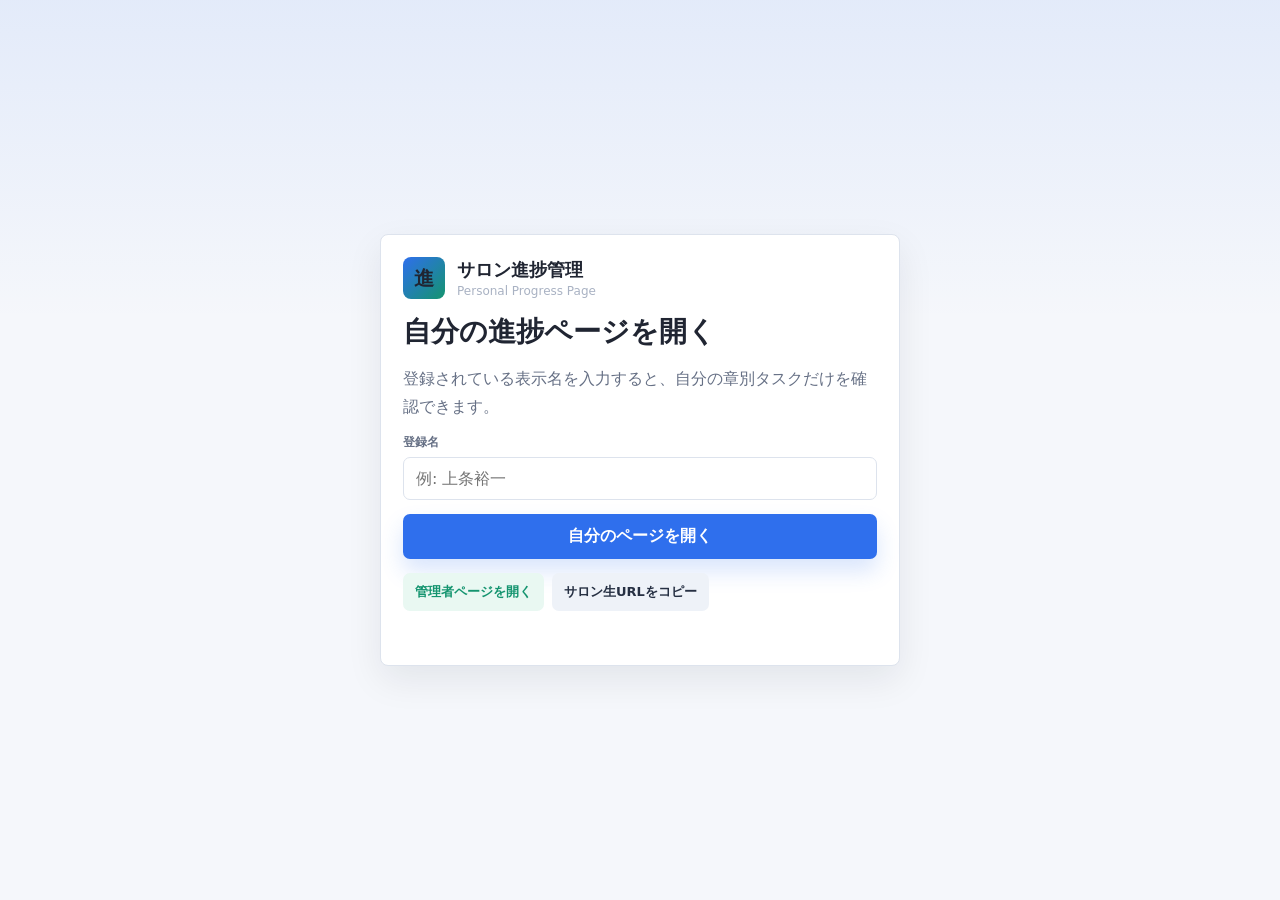
==== commit 008ff4b3: "Rebuild progress app with shared assets" ====
--- a/index.html
+++ b/index.html
@@ -4,953 +4,12 @@
   <meta charset="utf-8">
   <meta name="viewport" content="width=device-width, initial-scale=1">
   <title>サロン進捗管理</title>
+  <meta http-equiv="Cache-Control" content="no-store, no-cache, must-revalidate">
+  <meta http-equiv="Pragma" content="no-cache">
+  <meta http-equiv="Expires" content="0">
   <meta name="theme-color" content="#121821">
   <link rel="manifest" href="manifest.webmanifest">
-  <style>
-    :root {
-      --bg: #f5f7fb;
-      --surface: #fff;
-      --surface-2: #f8fafc;
-      --text: #202532;
-      --muted: #667085;
-      --line: #dde3ed;
-      --nav: #121821;
-      --blue: #2f6fed;
-      --green: #14946f;
-      --amber: #c98211;
-      --red: #c2413f;
-      --shadow: 0 14px 36px rgba(16, 24, 40, .08);
-    }
-
-    * { box-sizing: border-box; }
-
-    body {
-      margin: 0;
-      min-height: 100vh;
-      color: var(--text);
-      font-family: "Yu Gothic UI", "Hiragino Sans", Meiryo, system-ui, sans-serif;
-      background:
-        linear-gradient(180deg, rgba(47,111,237,.09), rgba(47,111,237,0) 320px),
-        var(--bg);
-    }
-
-    button, input, select { font: inherit; }
-
-    button {
-      border: 0;
-      border-radius: 7px;
-      cursor: pointer;
-      font-weight: 800;
-    }
-
-    .app {
-      min-height: 100vh;
-      display: grid;
-      grid-template-columns: 282px 1fr;
-    }
-
-    [hidden] { display: none !important; }
-
-    .app.personal-mode {
-      grid-template-columns: 1fr;
-    }
-
-    .app.personal-mode main {
-      width: 100%;
-      max-width: 1120px;
-      margin: 0 auto;
-    }
-
-    .app.personal-mode .workspace {
-      grid-template-columns: 1fr;
-    }
-
-    .app.personal-mode .overview,
-    .app.personal-mode .side-panel,
-    .app.personal-mode #focusChapterForm,
-    .app.personal-mode #completeAllButton,
-    .app.personal-mode #clearAllButton,
-    .app.personal-mode [data-fill-chapter],
-    .app.personal-mode [data-clear-chapter],
-    .app.personal-mode [data-delete-chapter],
-    .app.personal-mode [data-delete-task],
-    .app.personal-mode input[type="date"][data-due-task] {
-      display: none !important;
-    }
-
-    .app.personal-mode .task {
-      grid-template-columns: 28px 1fr;
-    }
-
-    .access-gate {
-      min-height: 100vh;
-      display: grid;
-      place-items: center;
-      padding: 20px;
-    }
-
-    .access-card {
-      width: min(520px, 100%);
-      background: var(--surface);
-      border: 1px solid var(--line);
-      border-radius: 8px;
-      box-shadow: var(--shadow);
-      padding: 22px;
-      display: grid;
-      gap: 14px;
-    }
-
-    .access-card h1 {
-      font-size: 28px;
-    }
-
-    .access-card p {
-      margin: 0;
-      color: var(--muted);
-      line-height: 1.7;
-    }
-
-    .access-error {
-      color: var(--red);
-      font-size: 13px;
-      font-weight: 800;
-      min-height: 18px;
-    }
-
-    .sidebar {
-      background: var(--nav);
-      color: #f8fafc;
-      padding: 22px 16px;
-      display: flex;
-      flex-direction: column;
-      gap: 18px;
-    }
-
-    .brand {
-      display: flex;
-      align-items: center;
-      gap: 12px;
-      padding: 0 6px;
-    }
-
-    .mark {
-      width: 42px;
-      height: 42px;
-      border-radius: 8px;
-      display: grid;
-      place-items: center;
-      background: linear-gradient(135deg, var(--blue), var(--green));
-      font-size: 20px;
-      font-weight: 900;
-    }
-
-    .brand strong { display: block; font-size: 18px; }
-    .brand span { display: block; color: #a9b2c3; font-size: 12px; margin-top: 2px; }
-
-    .search {
-      width: 100%;
-      border: 1px solid #303849;
-      background: #222a37;
-      color: white;
-      border-radius: 7px;
-      padding: 12px;
-      outline: 0;
-    }
-
-    .search::placeholder { color: #9aa4b5; }
-
-    .member-list {
-      display: grid;
-      gap: 8px;
-      overflow: auto;
-      padding-right: 2px;
-    }
-
-    .member {
-      width: 100%;
-      display: grid;
-      grid-template-columns: 42px 1fr auto;
-      align-items: center;
-      gap: 10px;
-      text-align: left;
-      color: #dce3ef;
-      background: transparent;
-      padding: 10px 8px;
-    }
-
-    .member:hover,
-    .member.active { background: #222a37; }
-
-    .avatar {
-      width: 38px;
-      height: 38px;
-      border-radius: 50%;
-      display: grid;
-      place-items: center;
-      color: white;
-      font-weight: 900;
-      background: var(--blue);
-    }
-
-    .avatar.large {
-      width: 58px;
-      height: 58px;
-      font-size: 20px;
-    }
-
-    .member-name { font-weight: 800; }
-    .member-note { color: #a9b2c3; font-size: 12px; margin-top: 2px; }
-    .member-percent { color: white; font-size: 13px; font-weight: 900; }
-
-    .side-actions {
-      margin-top: auto;
-      display: grid;
-      gap: 8px;
-    }
-
-    .dark-button {
-      background: #222a37;
-      color: white;
-      padding: 11px;
-    }
-
-    main {
-      min-width: 0;
-      padding: 26px;
-    }
-
-    .topbar {
-      display: flex;
-      align-items: flex-start;
-      justify-content: space-between;
-      gap: 18px;
-      margin-bottom: 18px;
-    }
-
-    h1 {
-      margin: 0;
-      font-size: clamp(28px, 4vw, 40px);
-      letter-spacing: 0;
-    }
-
-    .lead {
-      margin: 8px 0 0;
-      color: var(--muted);
-      line-height: 1.7;
-      max-width: 780px;
-    }
-
-    .primary {
-      background: var(--blue);
-      color: white;
-      padding: 12px 15px;
-      box-shadow: 0 12px 22px rgba(47,111,237,.18);
-      white-space: nowrap;
-    }
-
-    .ghost {
-      background: #eef2f8;
-      color: #263043;
-      padding: 10px 12px;
-    }
-
-    .danger {
-      background: #fff0ef;
-      color: var(--red);
-      padding: 10px 12px;
-    }
-
-    .stats {
-      display: grid;
-      grid-template-columns: repeat(5, minmax(130px, 1fr));
-      gap: 12px;
-      margin-bottom: 16px;
-    }
-
-    .stat, .panel {
-      background: var(--surface);
-      border: 1px solid var(--line);
-      border-radius: 8px;
-      box-shadow: var(--shadow);
-    }
-
-    .stat {
-      padding: 16px;
-      min-height: 100px;
-    }
-
-    .stat span {
-      color: var(--muted);
-      font-size: 13px;
-    }
-
-    .stat strong {
-      display: block;
-      margin-top: 10px;
-      font-size: 28px;
-    }
-
-    .overview {
-      margin-bottom: 16px;
-      overflow: hidden;
-    }
-
-    .overview-tabs {
-      display: grid;
-      gap: 8px;
-      padding: 12px;
-      max-height: 520px;
-      overflow: auto;
-    }
-
-    .student-tab {
-      border: 1px solid var(--line);
-      border-radius: 8px;
-      background: var(--surface-2);
-      overflow: hidden;
-    }
-
-    .student-tab-button {
-      width: 100%;
-      display: grid;
-      grid-template-columns: 38px minmax(0, 1fr) auto;
-      gap: 10px;
-      align-items: center;
-      padding: 11px 12px;
-      background: transparent;
-      color: var(--text);
-      text-align: left;
-    }
-
-    .student-tab-button:hover,
-    .student-tab.open .student-tab-button {
-      background: #eef2f8;
-    }
-
-    .student-tab-main {
-      min-width: 0;
-    }
-
-    .student-tab-main strong {
-      display: block;
-      overflow: hidden;
-      text-overflow: ellipsis;
-      white-space: nowrap;
-    }
-
-    .student-tab-summary {
-      display: flex;
-      align-items: center;
-      gap: 8px;
-      white-space: nowrap;
-    }
-
-    .student-tab-panel {
-      display: none;
-      padding: 0 12px 12px 60px;
-    }
-
-    .student-tab.open .student-tab-panel {
-      display: grid;
-      gap: 10px;
-    }
-
-    .overview-grid {
-      display: grid;
-      grid-template-columns: repeat(4, minmax(120px, 1fr));
-      gap: 8px;
-    }
-
-    .overview-metric {
-      border: 1px solid var(--line);
-      border-radius: 7px;
-      background: white;
-      padding: 10px;
-    }
-
-    .overview-metric span {
-      display: block;
-      color: var(--muted);
-      font-size: 12px;
-      margin-bottom: 5px;
-      font-weight: 800;
-    }
-
-    .overview-metric strong {
-      font-size: 16px;
-    }
-
-    .bar {
-      width: 150px;
-      height: 9px;
-      border-radius: 999px;
-      overflow: hidden;
-      background: #e9eef6;
-    }
-
-    .bar-fill {
-      height: 100%;
-      width: 0;
-      background: linear-gradient(90deg, var(--blue), var(--green));
-      border-radius: inherit;
-    }
-
-    .student-tab-panel .bar {
-      width: 100%;
-      max-width: 520px;
-    }
-
-    .status-pill {
-      display: inline-flex;
-      align-items: center;
-      justify-content: center;
-      min-width: 72px;
-      height: 28px;
-      padding: 0 10px;
-      border-radius: 999px;
-      font-size: 12px;
-      font-weight: 900;
-      background: #eef2f8;
-      color: #263043;
-    }
-
-    .status-pill.done { background: #e9f8f2; color: var(--green); }
-    .status-pill.alert { background: #fff6e6; color: var(--amber); }
-    .status-pill.late { background: #fff0ef; color: var(--red); }
-
-    .workspace {
-      display: grid;
-      grid-template-columns: minmax(0, 1fr) 340px;
-      gap: 16px;
-      align-items: start;
-    }
-
-    .panel { overflow: hidden; }
-
-    .panel-head {
-      display: flex;
-      align-items: center;
-      justify-content: space-between;
-      gap: 10px;
-      padding: 16px;
-      border-bottom: 1px solid var(--line);
-    }
-
-    .panel-head h2,
-    .panel-head h3 {
-      margin: 0;
-      font-size: 18px;
-    }
-
-    .toolbar {
-      display: flex;
-      align-items: center;
-      gap: 8px;
-      flex-wrap: wrap;
-    }
-
-    .chapter { border-bottom: 1px solid var(--line); }
-    .chapter:last-child { border-bottom: 0; }
-
-    .chapter-summary {
-      display: grid;
-      width: 100%;
-      grid-template-columns: 1fr auto;
-      gap: 14px;
-      align-items: center;
-      padding: 18px 16px;
-      border: 0;
-      background: transparent;
-      color: inherit;
-      font: inherit;
-      text-align: left;
-      cursor: pointer;
-      list-style: none;
-      user-select: none;
-    }
-
-    .chapter-summary::-webkit-details-marker { display: none; }
-
-    .chapter-summary:hover {
-      background: #f8fafc;
-    }
-
-    .chapter-toggle {
-      display: inline-flex;
-      align-items: center;
-      justify-content: center;
-      min-width: 62px;
-      min-height: 34px;
-      padding: 0 12px;
-      border-radius: 999px;
-      background: #eefbf3;
-      color: var(--green);
-      font-size: 13px;
-      font-weight: 900;
-      white-space: nowrap;
-    }
-
-    .chapter.open .chapter-toggle {
-      background: #fff1f1;
-      color: var(--red);
-    }
-
-    .chapter-toggle::before { content: "開く"; }
-    .chapter.open .chapter-toggle::before { content: "閉じる"; }
-
-    .chapter-title {
-      display: flex;
-      align-items: center;
-      gap: 10px;
-      margin-bottom: 9px;
-    }
-
-    .chapter-title strong {
-      font-size: 17px;
-      overflow-wrap: anywhere;
-    }
-
-    .badge {
-      min-width: 46px;
-      height: 26px;
-      padding: 0 10px;
-      border-radius: 999px;
-      display: inline-flex;
-      align-items: center;
-      justify-content: center;
-      background: #e9f8f2;
-      color: var(--green);
-      font-size: 12px;
-      font-weight: 900;
-      white-space: nowrap;
-    }
-
-    .progress-track {
-      height: 10px;
-      background: #ecf0f6;
-      border-radius: 999px;
-      overflow: hidden;
-    }
-
-    .progress-fill {
-      height: 100%;
-      width: 0;
-      border-radius: inherit;
-      background: linear-gradient(90deg, var(--blue), var(--green));
-      transition: width .2s ease;
-    }
-
-    .chapter-meta,
-    .due-note {
-      margin: 8px 0 0;
-      color: var(--muted);
-      font-size: 13px;
-    }
-
-    .chapter-description {
-      margin: 10px 0 0;
-      max-width: 760px;
-      color: var(--muted);
-      font-size: 13px;
-      line-height: 1.7;
-      white-space: pre-line;
-    }
-
-    .chapter-body {
-      padding-bottom: 18px;
-    }
-
-    .chapter-body > .chapter-description {
-      margin: 0 16px 12px;
-    }
-
-    .chapter-body > .toolbar {
-      padding: 0 16px 12px;
-    }
-
-    .due-note.late { color: var(--red); font-weight: 800; }
-    .due-note.soon { color: var(--amber); font-weight: 800; }
-
-    .tasks {
-      display: grid;
-      gap: 8px;
-      padding: 0 16px 18px;
-    }
-
-    .chapter-body .tasks {
-      padding-bottom: 0;
-    }
-
-    .task {
-      display: grid;
-      grid-template-columns: 28px 1fr 150px auto;
-      align-items: center;
-      gap: 10px;
-      padding: 10px 12px;
-      background: var(--surface-2);
-      border: 1px solid #edf1f6;
-      border-radius: 7px;
-    }
-
-    .task input[type="checkbox"] {
-      width: 18px;
-      height: 18px;
-      accent-color: var(--green);
-    }
-
-    .task input[type="date"] {
-      border: 1px solid var(--line);
-      border-radius: 7px;
-      padding: 8px;
-      background: white;
-      min-width: 0;
-    }
-
-    .task-title { overflow-wrap: anywhere; }
-    .task.done .task-title { color: var(--muted); text-decoration: line-through; }
-
-    .task-video {
-      display: block;
-      width: 100%;
-      max-width: 520px;
-      margin-top: 10px;
-      border: 1px solid var(--line);
-      border-radius: 8px;
-      background: #0f172a;
-    }
-
-    .task-note {
-      display: block;
-      margin-top: 8px;
-      color: var(--muted);
-      font-size: 13px;
-      line-height: 1.6;
-      text-decoration: none;
-    }
-
-    .task-link {
-      display: inline-flex;
-      align-items: center;
-      justify-content: center;
-      min-height: 38px;
-      margin-top: 10px;
-      padding: 8px 12px;
-      border-radius: 7px;
-      background: var(--green);
-      color: white;
-      font-weight: 800;
-      text-decoration: none;
-    }
-
-    .task-link-list {
-      display: grid;
-      gap: 8px;
-      margin-top: 10px;
-    }
-
-    .bonus-company-list {
-      display: grid;
-      gap: 12px;
-      margin-top: 10px;
-    }
-
-    .bonus-company {
-      padding: 12px;
-      border: 1px solid rgba(31, 142, 74, 0.18);
-      border-radius: 8px;
-      background: rgba(255, 255, 255, 0.72);
-    }
-
-    .bonus-company strong {
-      display: block;
-      color: var(--ink);
-      font-size: 15px;
-      margin-bottom: 6px;
-    }
-
-    .bonus-company .task-note {
-      margin-top: 0;
-    }
-
-    .task-image {
-      display: block;
-      width: 100%;
-      max-width: 520px;
-      margin-top: 10px;
-      border: 1px solid var(--line);
-      border-radius: 8px;
-      background: white;
-    }
-
-    .task.has-feature {
-      align-items: start;
-      background: linear-gradient(135deg, #fff8db 0%, #ffffff 45%, #eefbf3 100%);
-      border-color: rgba(31, 142, 74, 0.28);
-    }
-
-    .task-feature {
-      width: 100%;
-    }
-
-    .task-feature summary {
-      display: flex;
-      align-items: center;
-      justify-content: space-between;
-      gap: 12px;
-      min-height: 48px;
-      padding: 8px 10px;
-      border-radius: 8px;
-      cursor: pointer;
-      list-style: none;
-      background: #111827;
-      color: white;
-    }
-
-    .task-feature summary::-webkit-details-marker {
-      display: none;
-    }
-
-    .feature-summary-main {
-      display: grid;
-      gap: 3px;
-      min-width: 0;
-    }
-
-    .feature-summary-main strong,
-    .feature-summary-main span {
-      overflow-wrap: anywhere;
-    }
-
-    .feature-summary-main span {
-      color: rgba(255, 255, 255, 0.78);
-      font-size: 12px;
-      font-weight: 700;
-    }
-
-    .feature-summary-action {
-      flex: 0 0 auto;
-      padding: 6px 9px;
-      border-radius: 999px;
-      background: var(--green);
-      color: white;
-      font-size: 12px;
-      font-weight: 900;
-    }
-
-    .task-feature[open] summary {
-      border-radius: 8px 8px 0 0;
-    }
-
-    .task-feature[open] .feature-summary-action {
-      background: white;
-      color: var(--green);
-      font-size: 0;
-    }
-
-    .task-feature[open] .feature-summary-action::after {
-      content: "閉じる";
-      font-size: 12px;
-    }
-
-    .task-feature-panel {
-      padding: 12px 10px 4px;
-      border: 1px solid rgba(31, 142, 74, 0.22);
-      border-top: 0;
-      border-radius: 0 0 8px 8px;
-      background: rgba(255, 255, 255, 0.78);
-    }
-
-    .side-panel {
-      display: grid;
-      gap: 16px;
-    }
-
-    .profile {
-      padding: 18px;
-      display: grid;
-      gap: 16px;
-    }
-
-    .profile-main {
-      display: flex;
-      align-items: center;
-      gap: 13px;
-    }
-
-    .profile h2 {
-      margin: 0;
-      font-size: 22px;
-    }
-
-    .profile p {
-      margin: 3px 0 0;
-      color: var(--muted);
-      font-size: 13px;
-    }
-
-    .ring {
-      --angle: 0deg;
-      width: 150px;
-      height: 150px;
-      margin: 0 auto;
-      border-radius: 50%;
-      display: grid;
-      place-items: center;
-      background: conic-gradient(var(--green) var(--angle), #edf1f6 0deg);
-    }
-
-    .ring-inner {
-      width: 112px;
-      height: 112px;
-      border-radius: 50%;
-      background: white;
-      border: 1px solid #edf1f6;
-      display: grid;
-      place-items: center;
-      text-align: center;
-    }
-
-    .ring-inner strong {
-      display: block;
-      font-size: 30px;
-    }
-
-    .ring-inner span {
-      display: block;
-      color: var(--muted);
-      font-size: 12px;
-    }
-
-    .form {
-      display: grid;
-      gap: 10px;
-      padding: 16px;
-    }
-
-    .field {
-      display: grid;
-      gap: 6px;
-    }
-
-    .field label {
-      color: var(--muted);
-      font-size: 12px;
-      font-weight: 900;
-    }
-
-    .field input,
-    .field select {
-      width: 100%;
-      border: 1px solid var(--line);
-      border-radius: 7px;
-      background: white;
-      outline: 0;
-      padding: 11px 12px;
-    }
-
-    .empty {
-      padding: 26px 16px;
-      color: var(--muted);
-      text-align: center;
-    }
-
-    .toast {
-      position: fixed;
-      right: 18px;
-      bottom: 18px;
-      z-index: 5;
-      padding: 12px 14px;
-      border-radius: 7px;
-      background: #111827;
-      color: white;
-      box-shadow: var(--shadow);
-      opacity: 0;
-      transform: translateY(10px);
-      pointer-events: none;
-      transition: opacity .2s ease, transform .2s ease;
-    }
-
-    .toast.show {
-      opacity: 1;
-      transform: translateY(0);
-    }
-
-    @media (max-width: 1120px) {
-      .app { grid-template-columns: 230px 1fr; }
-      .workspace { grid-template-columns: 1fr; }
-      .stats { grid-template-columns: repeat(2, minmax(140px, 1fr)); }
-    }
-
-    @media (max-width: 760px) {
-      .app { display: block; }
-      .sidebar {
-        min-height: 0;
-        padding: 14px 12px;
-        gap: 12px;
-      }
-      .brand strong { font-size: 16px; }
-      .search { padding: 10px; }
-      .member-list {
-        grid-template-columns: repeat(2, minmax(0, 1fr));
-        max-height: 220px;
-      }
-      .member {
-        grid-template-columns: 32px minmax(0, 1fr) auto;
-        gap: 7px;
-        padding: 8px 6px;
-      }
-      .avatar {
-        width: 32px;
-        height: 32px;
-        font-size: 12px;
-      }
-      .member-name {
-        display: block;
-        overflow: hidden;
-        text-overflow: ellipsis;
-        white-space: nowrap;
-      }
-      main { padding: 12px; }
-      .topbar { display: grid; }
-      h1 { font-size: 24px; }
-      .lead { font-size: 13px; }
-      .stats {
-        grid-template-columns: repeat(2, minmax(0, 1fr));
-        gap: 8px;
-      }
-      .stat {
-        min-height: 78px;
-        padding: 12px;
-      }
-      .stat strong { font-size: 22px; }
-      .panel-head {
-        align-items: flex-start;
-        padding: 12px;
-      }
-      .overview-tabs {
-        padding: 8px;
-        max-height: 420px;
-      }
-      .student-tab-button {
-        grid-template-columns: 32px minmax(0, 1fr);
-        padding: 10px;
-      }
-      .student-tab-summary {
-        grid-column: 2;
-        justify-content: space-between;
-        width: 100%;
-      }
-      .student-tab-panel {
-        padding: 0 10px 10px 52px;
-      }
-      .overview-grid { grid-template-columns: repeat(2, minmax(0, 1fr)); }
-      .overview-metric { padding: 8px; }
-      .chapter-summary { grid-template-columns: 1fr; }
-      .task { grid-template-columns: 28px 1fr; }
-      .task input[type="date"],
-      .task .danger { grid-column: 2; justify-self: start; }
-    }
-  </style>
+  <link rel="stylesheet" href="styles.css?v=20260918-2">
 </head>
 <body>
   <section id="accessGate" class="access-gate">
@@ -969,7 +28,36 @@
         <input id="accessName" autocomplete="name" placeholder="例: 上条裕一">
       </div>
       <button class="primary" type="submit">自分のページを開く</button>
+      <div class="route-actions">
+        <a class="route-link" href="admin.html">管理者ページを開く</a>
+        <button class="copy-link" type="button" data-copy-url="member.html">サロン生URLをコピー</button>
+      </div>
       <div id="accessError" class="access-error"></div>
+    </form>
+  </section>
+
+  <section id="adminGate" class="access-gate" hidden>
+    <form id="adminForm" class="access-card">
+      <div class="brand" style="padding:0;color:var(--text)">
+        <div class="mark">管</div>
+        <div>
+          <strong>管理者ログイン</strong>
+          <span>Admin Progress Dashboard</span>
+        </div>
+      </div>
+      <h1>進捗管理を見る</h1>
+      <p>管理人だけが全サロン生の進捗率、完了タスク数、章ごとの状況を確認できます。</p>
+      <div class="field">
+        <label for="adminPassword">管理パスワード</label>
+        <input id="adminPassword" type="password" autocomplete="current-password" placeholder="管理パスワード">
+      </div>
+      <button class="primary" type="submit">管理画面を開く</button>
+      <div class="route-actions">
+        <a class="route-link" href="member.html">サロン生ページを開く</a>
+        <button class="copy-link" type="button" data-copy-url="admin.html">管理者URLをコピー</button>
+      </div>
+      <div class="security-note">通常URLではこの画面は表示されません。管理者URLからアクセスした場合のみログイン画面を表示します。</div>
+      <div id="adminError" class="access-error"></div>
     </form>
   </section>
 
@@ -1061,1494 +149,8 @@
 
   <div id="toast" class="toast"></div>
 
-  <script>
-    const STORAGE_KEY = "salon-progress-board-v1";
-    const PERSONAL_MEMBER_KEY = "salon-progress-personal-member-v1";
-    const colors = ["#2f6fed", "#14946f", "#c98211", "#9b5de5", "#d14f3f"];
-    let overviewSort = "progress";
-    let openOverviewMemberId = "";
-    let openChapterIds = new Set();
-
-    const salonMemberNames = `
-愛 樋口愛美いくみ
-あきな 佐藤空南
-あきのり
-アキ 長谷川秋子
-麻実(シバタマミ
-アズ ヒロハタアズサ
-淳カドワキジュン
-あつし 久田あつし
-阿部美津子
-亜美 木下弘美
-彩 平井あやか
-あらき てるや
-アラン 吉田圭吾
-あわ阿波賀 正也
-五十嵐ゆかり
-井口 真次
-池畑裕一
-石井
-石切山 愛
-石堂光生
-いそがいしゅんすけ
-市村達也
-今井雅子
-今村 拓也
-岩城 禎
-岩崎成雄
-植村真
-鵜島亮介
-浦尾瞳子(池田)
-うらみん三浦ミツヒロ
-憂季 葉山ゆうき
-えつみ飯塚悦美
-夷 賢二
-えみりん西川えみこ
-えりか 岡村えりか
-えりな(小見絵理奈
-大島まゆみ
-大津 裕子
-おか 岡田吉人ヨシト
-奥田直樹
-おっく ヤマモトタカユキ
-小野 栄
-おやかた新妻武敏
-かえで 坂上楓
-柏 奥川えりか
-かずや幸地知哉
-かずよ清水和代
-がっちゃんねる【笠井】
-加藤 雅也上越
-かなやん 金谷翔太
-がみこ オオイモモカ
-上条裕一
-亀田 恭平
-儀間朝彦
-キャナチ(ユグチカナコ
-きゅうり武内隆起
-きょうか(佐藤杏佳
-ぐっち(ナカニシアキ
-久美子 タキザワクミコ
-くら倉陵
-栗山清臣
-黒田美穂
-クロダユウスケ
-黒田裕太
-けいた(ヒガケイタ
-ケン石橋健治
-けんご古一健児
-健介 ミナトケンスケ
-けん 岩崎健次
-こういちろう 廣川
-こうき高橋広基
-コウ細井こういち
-コザ
-小林みゆき
-小松原(バラキ
-こ 三輪知子
-齋賀 健太
-齋藤大輔
-齋藤貴洋
-さかも
-櫻庭 連
-桜山(Sakuyama)加藤薫
-さこう
-佐藤史也
-佐藤莉奈
-智史 荒木
-さらだヤストミ ヒカル
-ざわ ニシザワヒロトシ
-山村昂暉
-柴田佑樹
-清水政彰
-秀 水木秀幸（永木）
-シュウ 梁地修司ヤナチシュウジ
-しゅんすけ
-じゅんたろう。大田黒ジュン
-潤(アサノジュン
-将輝
-白石拓嗣
-シンヤ結城しんや
-しんや
-しん(タテシマシンイチロウ
-ずーみん泉詩織
-鈴木たかのり
-せいた
-せ(日高せいら
-大型 (小林だいち 柏崎の先生
-たかこ 梅川たかこ
-たかこ(ヤマザキタカコ
-高橋 智
-田口 保憲
-たくや 戸田たくや
-竹内のり子
-たておかしょうこ 舘岡祥子
-田中壮大まさひろ
-たむら
-ちはー 市原伸泰
-つばさくん
-てっちん（長友鉄治）
-トウヤマ 雷山耀
-徳丸翔也
-トシ 森としふみ
-戸田 祐一
-トム西澤慶
-トモヤ鈴木知也
-永田友耶 ナガタユウヤ
-中田 健一
-ナカガワ川ひとみ
-なかむら
-奈須慎一
-なつ安川夏姫
-名前はLeo。河崎玲央
-なる(ナルミヤアキヒロ
-ニシモリブンヘイ サポート専用LINE
-根津夕美
-芳賀しょうこ
-ハジメ”河井はじめ
-はじめ(ニシモリブンヘイ
-はち尾崎あきら
-馬場恭平
-はやさか 早坂健加
-早知恵く(ナカムラサチエ
-はらおー大原直樹
-はるな 石原早瑠菜
-光理
-樋川 洋助
-ひよこ 加藤浩子
-ひろあき
-ひろくん野下宏幸
-ヒロ佐々木万博
-ひろ種市宏美 ペイパル
-大翔 水落大翔ヒロト
-ひろまる
-ひろゆき
-ひろ 尾高博子
-ふく ゆう
-富山恭仁
-藤村麻衣
-藤本さなえ
-ふでそ@P 筆村崇充
-フミフミ荘野史子
-古田 聡三郎
-ぶんか 菊川和大
-堀場 達也
-まーちゃん 嶋田真仲子まちこ
-真のおまか小川誠
-松本 真和
-まつ 松下まさき
-まなみ(米山まなみ
-まみこ 神田マミコ
-真弓泰葉 山口泰葉
-ま〜し(オオクボマサシ
-三上瑠々華
-ミキティ
-未来 樋未来
-みちこ 長谷川みちこ
-みなもと せいじ
-美濃川 久美子
-みのる 渡辺稔
-みむらら みずき 三村瑞希
-宮島展章
-宮堀浩平
-みやも 宮本賢次
-みや うえやまみやこ
-美和 渡邉美和
-むかい
-めぐ榎本杏(えのもと あん緑
-めぐみ マノメグミ
-やすお上山康夫
-泰久(アオヤマヤスヒサ
-ヤッシー矢代秀一
-山口裕也
-山口 勇二
-山崎なぎさ
-山田ゆみこ
-やまもと やすし
-ゆい 菅 ゆい
-ゆうき黒木裕貴
-ゆーき 森岡ゆう紀
-ゆーじ 長谷川祐治
-ゆうぞう
-ゆうた中村優太
-ゆうたろう
-ゆうと 角田悠斗
-ゆうや 菅原ゆうや
-ゆーり 前田ゆり
-優のギリギリ
-ゆき 中原幸
-ゆみ安達由三
-由美子
-祐美 榊原祐美
-ゆゆ 吉田ゆうた
-百合香 (アカサカユリカ
-ゆ Kakemy掛水由美
-よこた 注意
-吉村修司
-らん 豊平由希
-リサリサ (増村)
-龍之介 佐藤
-りゅう 津曲りゅう
-りん リンプン
-れいか(ナカヤマレイカ
-れつし
-れん安藤蓮
-わくわくしゅん(クドシュン
-わくわく 三浦
-aiko♡井上愛子
-Airi.u上原あいり
-aitch 宮川愛
-a i 廣田衣
-AKI関口あきこ
-akina 郷上明奈
-Araki Yasuhiro
-arisa カワハラアリサ
-ASAHI 宮本あさひ
-A U白坂亜由美
-AYAKA 藤井綾華
-ayu 中江亜由
-chiiii 岸口千尋
-Chikako (マスダチカコ
-ERI 梛原えりこ
-eri 高橋江利子
-fuminoムレフミノ
-hideto小倉ヒデト
-hide 野元秀樹
-hisaya 長谷川ヒサヤ
-Honoka(サトウホノカ
-h-sumi(蓮見たかゆき
-H.N 中島ひとと
-ikuho 伊藤育穂
-JUN 伊藤淳
-Junta 市場じゅんた 大阪
-J (サブ) 夏目じゅんた
-kana オクヤマカナ
-kana °＊•上田加奈
-Kaori 川又香緒里
-Kärlek カワイアイカ
-KASHIMA-P8sub
-KAZUSHI 本間和志
-Kenta Shingu 新宮健太
-kitamii 北岡美幸
-kk (岸田) 岸田一彦
-K. I 伊賀敢けいすけ
-ma森真由美
-MakotoKobayashi小林真人
-Manami.I石川まなみ
-Manami♡渡辺まなみ
-Masa 安藤まさえ
-Masumi
-Maya Tanaka 田中
-ma-tu松岡ひとし
-MIHO(コジマミホ
-MIHO★。岩村美保
-miki黒崎みき
-MiKi 荻島美輝
-Miki ふくだみき
-miki777miki777
-misaki岡美咲
-mochida 持田智之
-MoToたけうちもとき
-MOTOKI 白井元規
-MOTO(タカダモトヒロ
-MR 大久保 篤
-M. I 岩田愛美まなみ
-m 森真由美
-nakakuma midori
-nami
-nami 木下奈美子
-natsumi 黒石奈津美
-Nishioka Masahiro
-nnnttt 中田とおる
-ONI 大西将貴
-OnoTaka小野貴博
-REI 上杉れいか
-RIE 益満理恵
-RYO 梅津
-ryo2
-SARII (ツクリイカ
-sa さわの
-Sekky
-shin 中西しんたろう
-Shohei那須祥平
-sho 真嶌屋尚
-Shun Endo
-SINGO 谷口しんご
-st佐藤大介ダイスケ
-S.Y 鈴木芳樹
-s 山口智弓
-T てっさん 正田哲也
-TA
-Takahiro Kimura
-Takasaki
-takaya高谷稔
-takayo 小沢宝代
-toayua 井上愛咲
-Tomo
-TOMOKO 大矢智子
-tomomii(ウエノトモミ
-T.K浅岡卓来
-T  O  Y  島袋けいこ
-Urata Azusa 浦田
-WEIN YuuSHIN 柳原 CEO
-yotcha 小倉佳子
-yu 矢野ゆかり
-YUHKO(カナダユウコ
-yuka Ozone 小曽根裕佳
-yuu 藤田まお
-YUYA 田中佑弥
-YY 田中陽子
-y 岩井ゆうや
-Y's石井来人
-ZIN 池田仁
-AYUNON吉田亜弓
-@ ともぞぉ本庄 智義
-HITOMi 今井 瞳
-σ(か'ω'ず) 小林一孝
-み。三根史生
-きみー 岩崎貴未果
-☆サトウコウタ☆
-☆裕也 山口裕也
-渡邉愛梨
-(chisato+エリ) 鈴木えりな
-👤Ninomiya二宮浩司
-ようこ筒井陽子
-寛子 磯野寛子
-shota 平岩しょうた
-`.split("\n").map(name => name.trim()).filter(Boolean);
-
-    const sampleData = {
-      activeMemberId: "m1",
-      members: [
-        {
-          id: "m1",
-          name: "上条 裕一",
-          note: "参加メンバー",
-          color: colors[0],
-          chapters: [
-            { id: "c1", title: "第一章 オリエンテーション", tasks: [
-              { id: "t1", title: "プロフィールを登録", done: true, due: "2026-05-12" },
-              { id: "t2", title: "目標シートを記入", done: true, due: "2026-05-14" },
-              { id: "t3", title: "初回動画を視聴", done: true, due: "2026-05-15" },
-              { id: "t4", title: "自己紹介投稿", done: true, due: "2026-05-16" }
-            ]},
-            { id: "c2", title: "第二章 基礎ワーク", tasks: [
-              { id: "t5", title: "チェックリスト10項目を確認", done: true, due: "2026-05-20" },
-              { id: "t6", title: "ワーク1を提出", done: true, due: "2026-05-22" },
-              { id: "t7", title: "添削コメントを反映", done: false, due: "2026-05-24" },
-              { id: "t8", title: "進捗報告を投稿", done: false, due: "2026-05-27" }
-            ]},
-            { id: "c3", title: "第三章 実践課題", tasks: [
-              { id: "t9", title: "実践テーマを決定", done: true, due: "2026-05-28" },
-              { id: "t10", title: "中間レビューを予約", done: false, due: "2026-06-02" }
-            ]}
-          ]
-        },
-        {
-          id: "m2",
-          name: "本間 和志",
-          note: "参加メンバー",
-          color: colors[1],
-          chapters: [
-            { id: "c1", title: "第一章 オリエンテーション", tasks: [
-              { id: "t1", title: "プロフィールを登録", done: true, due: "2026-05-12" },
-              { id: "t2", title: "目標シートを記入", done: true, due: "2026-05-14" },
-              { id: "t3", title: "初回動画を視聴", done: true, due: "2026-05-15" },
-              { id: "t4", title: "自己紹介投稿", done: true, due: "2026-05-16" }
-            ]},
-            { id: "c2", title: "第二章 基礎ワーク", tasks: [
-              { id: "t5", title: "チェックリスト10項目を確認", done: true, due: "2026-05-20" },
-              { id: "t6", title: "ワーク1を提出", done: true, due: "2026-05-22" },
-              { id: "t7", title: "添削コメントを反映", done: true, due: "2026-05-24" },
-              { id: "t8", title: "進捗報告を投稿", done: true, due: "2026-05-27" }
-            ]},
-            { id: "c3", title: "第三章 実践課題", tasks: [
-              { id: "t9", title: "実践テーマを決定", done: false, due: "2026-05-28" },
-              { id: "t10", title: "中間レビューを予約", done: false, due: "2026-06-02" }
-            ]}
-          ]
-        },
-        {
-          id: "m3",
-          name: "峯村 彰一",
-          note: "参加メンバー",
-          color: colors[2],
-          chapters: [
-            { id: "c1", title: "第一章 オリエンテーション", tasks: [
-              { id: "t1", title: "プロフィールを登録", done: true, due: "2026-05-12" },
-              { id: "t2", title: "目標シートを記入", done: false, due: "2026-05-14" },
-              { id: "t3", title: "初回動画を視聴", done: false, due: "2026-05-15" },
-              { id: "t4", title: "自己紹介投稿", done: false, due: "2026-05-16" }
-            ]},
-            { id: "c2", title: "第二章 基礎ワーク", tasks: [
-              { id: "t5", title: "チェックリスト10項目を確認", done: false, due: "2026-05-20" },
-              { id: "t6", title: "ワーク1を提出", done: false, due: "2026-05-22" },
-              { id: "t7", title: "添削コメントを反映", done: false, due: "2026-05-24" },
-              { id: "t8", title: "進捗報告を投稿", done: false, due: "2026-05-27" }
-            ]}
-          ]
-        }
-      ]
-    };
-
-    let state = loadState();
-
-    const $ = selector => document.querySelector(selector);
-    const memberList = $("#memberList");
-    const memberSearch = $("#memberSearch");
-    const stats = $("#stats");
-    const overviewRows = $("#overviewRows");
-    const chapters = $("#chapters");
-    const profile = $("#profile");
-    const chapterSelect = $("#chapterSelect");
-    const toast = $("#toast");
-    const accessGate = $("#accessGate");
-    const personalApp = $("#personalApp");
-    const accessForm = $("#accessForm");
-    const accessName = $("#accessName");
-    const accessError = $("#accessError");
-
-    function clone(value) {
-      return JSON.parse(JSON.stringify(value));
-    }
-
-    function uid(prefix) {
-      return prefix + "_" + Date.now().toString(36) + "_" + Math.random().toString(36).slice(2, 7);
-    }
-
-    function normalizeName(value) {
-      return String(value || "").normalize("NFKC").toLowerCase().replace(/\s+/g, "");
-    }
-
-    function openPersonalPage(memberId) {
-      const member = state.members.find(item => item.id === memberId);
-      if (!member) return false;
-      state.activeMemberId = member.id;
-      openChapterIds = new Set();
-      localStorage.setItem(PERSONAL_MEMBER_KEY, member.id);
-      accessGate.hidden = true;
-      personalApp.hidden = false;
-      render();
-      return true;
-    }
-
-    function findPersonalMember(input) {
-      const query = normalizeName(input);
-      if (!query) return { error: "登録名を入力してください。" };
-
-      const exact = state.members.find(member => normalizeName(member.name) === query);
-      if (exact) return { member: exact };
-
-      const partial = state.members.filter(member => normalizeName(member.name).includes(query));
-      if (partial.length === 1) return { member: partial[0] };
-      if (partial.length > 1) return { error: "該当する名前が複数あります。登録名をもう少し正確に入力してください。" };
-      return { error: "登録名が見つかりませんでした。表記を確認してください。" };
-    }
-
-    function makeMemberFromTemplate(name, index, template) {
-      return {
-        id: uid("m"),
-        name,
-        note: "緑のサロン生",
-        color: colors[index % colors.length],
-        chapters: template.chapters.map(chapter => ({
-          id: uid("c"),
-          title: chapter.title,
-          description: chapter.description || "",
-          tasks: chapter.tasks.map(task => ({
-            id: uid("t"),
-            title: task.title,
-            done: false,
-            due: task.due || "",
-            video: task.video || "",
-            image: task.image || "",
-            imageAlt: task.imageAlt || "",
-            link: task.link || "",
-            linkLabel: task.linkLabel || "",
-            links: task.links || [],
-            bonusCompanies: task.bonusCompanies || [],
-            detail: task.detail || "",
-            featureHint: task.featureHint || ""
-          }))
-        }))
-      };
-    }
-
-    function loadState() {
-      const saved = localStorage.getItem(STORAGE_KEY);
-      if (!saved) return normalize(clone(sampleData));
-      try {
-        const parsed = JSON.parse(saved);
-        return parsed.members && parsed.members.length ? normalize(parsed) : normalize(clone(sampleData));
-      } catch {
-        return normalize(clone(sampleData));
-      }
-    }
-
-    function makeFxChapter() {
-      return {
-        id: "c3",
-        title: "3章 FX",
-        description: "FXの動画で全体像を確認し、無料登録でもらえるボーナスや入金ボーナスを活用しながら、リスクの取り方を選んで実際の取引経験を積みましょう。心配な場合はノーリスクの進め方、自信がある場合は自己資金での取引へ進みます。",
-        tasks: [
-          { id: "fx_t1", title: "FX動画のまとめを見る", done: false, due: "", detail: "第3章のFX動画まとめはこちらから確認してください。見終わったらチェックを入れましょう。", featureHint: "タップしてFX動画まとめを開く", links: [
-            { label: "FX動画アカデミーを開く", href: "https://fxvideoacademy-gyyhddzg.manus.space/" }
-          ] },
-          { id: "fx_t2", title: "FXの流れと注意点を確認する", done: false, due: "" },
-          { id: "fx_t3", title: "無料登録でボーナスがもらえる会社を確認する", done: false, due: "", detail: "FX無料ボーナス一覧です。金額は変更になる可能性があります。詳細や適用条件については各キャンペーン内容をご確認ください。", featureHint: "タップしてFX無料ボーナス一覧を開く", bonusCompanies: [
-            { name: "XMTrading", detail: `ボーナス額 13,000円
-開催期限 無期限
-対象口座 プラットフォーム MT4 or MT5 / 種類 スタンダード / レバレッジ 1:1000 / 通貨 JPY
-ボーナス利益出金条件 0.1ロット以上でエントリー / 最低10分以上のポジション保有
-推奨利確額 13,000円〜
-ボーナス出金可能額 10,000円〜
-出金上限額 無し
-出金手数料 2,500円`, links: [
-              { label: "XMTrading 開設", href: "https://www.xmtrading.com/jp/?prln=1" }
-            ] },
-            { name: "Bigboss", detail: `ボーナス額 15,000円
-ボーナス利益出金条件 特になし
-開催期限 無期限
-対象口座 スタンダード口座
-推奨利確額 15,000円〜
-ボーナス出金可能額 なし
-出金上限額 無し
-出金手数料 2,000円`, links: [
-              { label: "Bigboss 開設", href: "https://www.bigboss-financial.com/ja?aid=8UOjG8lJ" },
-              { label: "Bigboss 参考URL", href: "https://www.bigboss-financial.com/new-account-opening-bonus" }
-            ] },
-            { name: "FXGT", detail: `ボーナス額 10,000円
-ボーナス出金条件 合計3ロット以上の取引 / 合計8回以上の取引
-開催期限 無期限
-対象口座 プラットフォーム MT4 or MT5 / 種類 スタンダード / レバレッジ 1:1000 / 通貨 JPY
-推奨利確額 20,000円〜
-ボーナス利益出金可能額 10,000円〜
-出金上限額 無し
-出金手数料 無料`, links: [
-              { label: "FXGT 開設", href: "https://portal.fxgt.com/register?refid=8896" }
-            ] },
-            { name: "Vantage Trading", detail: `ボーナス額 15,000円
-開設 タリタリ経由
-ボーナス出金条件 合計3ロット以上の取引 / ポジション保有時間5分以上 / 最大10,000円までの利益分のみ
-入金して1回でも取引すれば無制限に出金可能
-開催期限 無期限
-対象口座 プラットフォーム MT4 or MT5 / 種類 スタンダード / レバレッジ 1:1000 / 通貨 JPY
-推奨利確額 20,000円〜
-ボーナス出金可能額 30ドル〜
-出金上限額 10,000円 未入金の場合
-出金手数料 無し`, links: [
-              { label: "Vantage Trading 開設", href: "https://taritali.com/client/click.php?id=37482" }
-            ] },
-            { name: "IS6FX", detail: `キャンペーン期間中のみ
-ボーナス額 13,000円
-ボーナス利益出金条件 合計2ロット以上の取引 / 最低10分以上のポジション保有
-開催期限 無期限
-対象口座 プラットフォーム MT4 or MT5 / 種類 スタンダード / レバレッジ 1:1000 / 通貨 JPY
-推奨利確額 15,000円〜
-ボーナス出金可能額 5,000円〜
-出金上限額 無し
-出金手数料 無し`, links: [
-              { label: "IS6FX 開設", href: "https://is6.com/ja/campaign/register?ib=hq5cTDwH" }
-            ] },
-            { name: "MYFX", detail: "ボーナス額 15,000円", links: [
-              { label: "MYFX キャンペーン", href: "https://fxsignup.com/campaign/myf/24070401.html" }
-            ] },
-            { name: "アキシオリー", detail: "本人確認して数日後 15,000円", links: [
-              { label: "アキシオリー 開設", href: "https://go.axiory.com/afs/come.php?cid=5177&ctgid=100&atype=1&brandid=3" }
-            ] },
-            { name: "アイフォレックス", detail: `ボーナス額 20,000円
-3日でボーナスが消えるため、残高を0にするくらいのトレードがおすすめ`, links: [
-              { label: "アイフォレックス", href: "https://fx-trade.co.jp/iforex-bonus/" }
-            ] },
-            { name: "AXONFX", detail: "ボーナス額 10,000円", links: [
-              { label: "AXONFX", href: "https://www.axonmarkets.com/media/lp/axonmarkets-official/" }
-            ] }
-          ] },
-          { id: "fx_t4", title: "無料登録できる会社に順番に登録する", done: false, due: "" },
-          { id: "fx_t5", title: "登録後にログイン確認をする", done: false, due: "" },
-          { id: "fx_t6", title: "無料ボーナスが反映されているか確認する", done: false, due: "" },
-          { id: "fx_t7", title: "無料ボーナスで取引を試す", done: false, due: "" },
-          { id: "fx_t8", title: "取引して利益を出すか残高を0にするまで触る", done: false, due: "" },
-          { id: "fx_t9", title: "利益と損失の動きを確認する", done: false, due: "" },
-          { id: "fx_t10", title: "入金ボーナス100%の会社を確認する", done: false, due: "" },
-          { id: "fx_t11", title: "入金ボーナス100%の会社に入金するか判断する", done: false, due: "" },
-          { id: "fx_t12", title: "心配な場合はノーリスクの進め方を相談する", done: false, due: "" },
-          { id: "fx_t13", title: "ノーリスクで進める場合の利益条件を確認する", done: false, due: "" },
-          { id: "fx_t14", title: "入金ボーナスを使って取引をする", done: false, due: "" },
-          { id: "fx_t15", title: "自信がついたら自己資金でトレードするか判断する", done: false, due: "" },
-          { id: "fx_t16", title: "自己資金で少額トレードを試す", done: false, due: "" },
-          { id: "fx_t17", title: "トレード結果を記録する", done: false, due: "" },
-          { id: "fx_t18", title: "余裕がある場合は自分のグループ作成を検討する", done: false, due: "" },
-          { id: "fx_t19", title: "グループでトレードする流れを確認する", done: false, due: "" },
-          { id: "fx_t20", title: "プロップファームの概要を確認する", done: false, due: "" },
-          { id: "fx_t21", title: "プロップファームのFX勝ち方動画を見る", done: false, due: "", detail: "プロップファームでのFXの勝ち方を確認する動画です。見終わったらチェックを入れましょう。", featureHint: "タップしてプロップファーム動画を開く", links: [
-            { label: "プロップファーム FX勝ち方動画を見る", href: "https://youtu.be/YABgVXtfp6I?si=E4QFk7gv1Kv_FTMC" }
-          ] },
-          { id: "fx_t22", title: "fintokeiの登録内容を確認する", done: false, due: "", detail: "fintokeiの登録内容を確認するための動画です。動画を見て、登録の流れと必要な内容を確認しましょう。", featureHint: "タップしてfintokei動画を開く", links: [
-            { label: "fintokei 登録確認動画を見る", href: "https://youtu.be/kMXpTokQlz4?si=0bAUwuRJDuYkZav7" }
-          ] },
-          { id: "fx_t23", title: "fintokeiに入金して取引準備をする", done: false, due: "" },
-          { id: "fx_t24", title: "fintokeiで取引をする", done: false, due: "" },
-          { id: "fx_t25", title: "心配な場合は自分のお金を使わない進め方を選ぶ", done: false, due: "" },
-          { id: "fx_t26", title: "ノーリスクの場合は利益が少なくなる点を確認する", done: false, due: "" },
-          { id: "fx_t27", title: "FX章の結果と次にやることを相談する", done: false, due: "" },
-          { id: "fx_t28", title: "ビッグボスイベント動画を見る", done: false, due: "", video: "videos/bigboss-event.mp4" }
-        ]
-      };
-    }
-
-    function ensureFxChapter(member) {
-      const chapterIndex = member.chapters.findIndex(chapter => {
-        return chapter.title === "第3章 FX編" || chapter.title.includes("第三章") || chapter.title.includes("第3章") || chapter.id === "c3";
-      });
-
-      if (chapterIndex === -1) {
-        member.chapters.push(makeFxChapter());
-        return;
-      }
-
-      if (member.chapters[chapterIndex].title !== "第3章 FX編") {
-        member.chapters[chapterIndex] = makeFxChapter();
-      }
-    }
-
-    function makeAffiliateChapter() {
-      return {
-        id: "c2",
-        title: "2章 アフィリエイト",
-        description: "〜緑のサロン生 タスク管理〜\n\nポイントサイトとASPの登録を進め、アフィリエイトに取り組むための環境を整えます。登録だけで終わらせず、ログイン確認・案件確認・管理画面確認まで進めましょう。",
-        tasks: [
-          { id: "af_t8", title: "A8.net に登録する", done: false, due: "" },
-          { id: "af_t9", title: "A8.net 会員登録を完了する", done: false, due: "" },
-          { id: "af_t10", title: "A8.net サイト登録を完了する", done: false, due: "" },
-          { id: "af_t11", title: "A8.net ログイン確認をする", done: false, due: "" },
-          { id: "af_t12", title: "TCS に登録する", done: false, due: "" },
-          { id: "af_t13", title: "TCS 管理画面を確認する", done: false, due: "" },
-          { id: "af_t14", title: "JASNET に登録する", done: false, due: "" },
-          { id: "af_t15", title: "JASNET 案件チェックをする", done: false, due: "" },
-          { id: "af_t16", title: "ASPLAY に登録する", done: false, due: "" }
-        ]
-      };
-    }
-
-    function makeBasicChapter() {
-      return {
-        id: "c1",
-        title: "1章 入会してすること",
-        description: "入会後は、みどりの会への連絡、紹介者との確認、LINEグループ参加、先生とのZoom相談を進めて、最初に動ける状態を作りましょう。",
-        tasks: [
-          { id: "basic_t1", title: "入会後にみどりのサロンLINEへ連絡する", done: false, due: "", detail: "管理統括LINEへ連絡して、入会後の確認を進めましょう。", link: "https://lin.ee/NMcTq9f", linkLabel: "管理統括LINEを開く" },
-          { id: "basic_t2", title: "紹介者に入会完了を報告する", done: false, due: "" },
-          { id: "basic_t3", title: "紹介者と今後の進め方を確認する", done: false, due: "" },
-          { id: "basic_t4", title: "親・紹介者とやり取りしてモチベーションを上げる", done: false, due: "" },
-          { id: "basic_t5", title: "LINEグループに参加する", done: false, due: "", detail: "1〜3はニックネームOKです。①〜⑧の有料オープンチャットは、サロン生の確認のため漢字フルネームのみで参加してください。ニックネーム参加は承認されないため、2段階入力がある場合はフルネームを2回入力してください。", featureHint: "タップしてLINEグループ一覧を開く", links: [
-            { label: "1. でっぱちゃんねる みどりのサロン", href: "https://line.me/ti/g/V1IGsDFdej" },
-            { label: "2. レクチャーグループ みどりのサロン", href: "https://line.me/ti/g/_ydRbgEfrh" },
-            { label: "3. 無料初心者サロン 1500名以上", href: "https://x.gd/rOgzn" },
-            { label: "① FX・株 みどりのサロン", href: "https://x.gd/SpTfg" },
-            { label: "② アフィリエイト みどりのサロン", href: "https://x.gd/8ln0w" },
-            { label: "③ 仮想通貨 みどりのサロン", href: "https://x.gd/cEnBp" },
-            { label: "④ 株みどりのサロン", href: "https://x.gd/zyHm3" },
-            { label: "⑤ ポイ活・懸賞 みどりのサロン", href: "https://x.gd/y3yXN" },
-            { label: "⑥ 予約・抽選 みどりのサロン", href: "https://x.gd/AEKWw" },
-            { label: "⑦ お得情報 みどりのサロン", href: "https://x.gd/WjNoB" },
-            { label: "⑧ AIみどりのサロン", href: "https://x.gd/eeRPU" }
-          ] },
-          { id: "basic_t6", title: "オープンチャットに参加する", done: false, due: "" },
-          { id: "basic_t7", title: "過去のやり取りを少し確認する", done: false, due: "" },
-          { id: "basic_t8", title: "できそうな案件があるか確認する", done: false, due: "" },
-          { id: "basic_t9", title: "初心者の先生とZoomする", done: false, due: "", detail: "完全無料で予約できます。自分に合った稼ぎ方や今の悩みをZoomで相談しましょう。", link: "https://timerex.net/s/jun.asano1977_ab33/100148ee", linkLabel: "無料でZoom予約する", image: "images/zoom-teacher-july15.jpg", imageAlt: "潤先生のZoomコンサル案内" },
-          { id: "basic_t10", title: "Zoomで決めた内容を進める", done: false, due: "" },
-          { id: "basic_t11", title: "届いた情報をまず試してみる", done: false, due: "" },
-          { id: "basic_t12", title: "わからないことを相談する", done: false, due: "" }
-        ]
-      };
-    }
-
-    function makeTaskList(prefix, titles) {
-      return titles.map((title, index) => ({
-        id: `${prefix}_t${index + 1}`,
-        title,
-        done: false,
-        due: ""
-      }));
-    }
-
-    function makeResaleChapter() {
-      return {
-        id: "c4",
-        title: "4章 転売",
-        description: "転売の基本準備から出品・販売・振り返りまで進めましょう。",
-        tasks: makeTaskList("resale", [
-          "転売の基本ルールを確認する",
-          "取り扱うジャンルを決める",
-          "仕入れ候補リストを作る",
-          "相場を調べる",
-          "利益計算の方法を確認する",
-          "仕入れ判断の基準を決める",
-          "販売先アカウントを確認する",
-          "商品写真の撮り方を確認する",
-          "商品説明文を作る",
-          "出品して販売まで進める"
-        ])
-      };
-    }
-
-    function makePointChapter() {
-      return {
-        id: "c5",
-        title: "5章 ポイ活",
-        description: "ポイントサイトを活用して、案件確認から実践まで進めましょう。",
-        tasks: [
-          { id: "point_t1", title: "ポイ活の基本を確認する", done: false, due: "" },
-          { id: "point_t2", title: "使うポイントサイトを整理する", done: false, due: "", detail: "登録に使うポイントサイトの紹介リンクをまとめています。登録後は、ログインできるか・案件一覧を確認できるかまで進めましょう。Powlとコインカムは招待コードも確認してください。", featureHint: "タップしてポイントサイト一覧を開く", links: [
-            { label: "モッピー", href: "https://pc.moppy.jp/entry/invite.php?invite=339be126" },
-            { label: "ハピタス", href: "https://hapitas.jp/register/?i=20872573&route=text" },
-            { label: "ポイントタウン", href: "https://www.pointtown.com/registration?intrid=Cd6tBtMLF7wMv" },
-            { label: "アメフリ", href: "https://www.amefri.net/register?inv=f236240&openExternalBrowser=1" },
-            { label: "ecナビ", href: "https://ecnavi.jp/invite/?id=wknli" },
-            { label: "ワラウ", href: "https://www.warau.jp/friend/reg/WZm" },
-            { label: "Powl 招待コード: P7VQXJUN8S3", href: "https://web.powl.jp/?invite_code=P7VQXJUN8S3" },
-            { label: "コインカム 招待コード: WnbOckfM", href: "https://cimcome.jp/join?code=e1eced0f1a6c6bffd6ddbaa60b0bc83c5adefc8cd086e723d0ebb43055b17442" },
-            { label: "ちょびりっち", href: "https://www.chobirich.com/cm/ad/?p=8224777069&i=4838527" },
-            { label: "ふぁんくる紹介", href: "https://www.fancrew.jp/about?inflow_id=fri_e12-5164354&lk=5164354&lk1=b&d=1" }
-          ] },
-          { id: "point_t3", title: "登録済みサイトを確認する", done: false, due: "" },
-          { id: "point_t4", title: "案件一覧を確認する", done: false, due: "" },
-          { id: "point_t5", title: "条件が簡単な案件を選ぶ", done: false, due: "" },
-          { id: "point_t6", title: "案件条件をスクショまたはメモする", done: false, due: "" },
-          { id: "point_t7", title: "案件に申し込む", done: false, due: "" },
-          { id: "point_t8", title: "ポイント反映条件を確認する", done: false, due: "" },
-          { id: "point_t9", title: "獲得予定ポイントを記録する", done: false, due: "" },
-          { id: "point_t10", title: "完了案件を振り返る", done: false, due: "" }
-        ]
-      };
-    }
-
-    function makeDealsChapter() {
-      return {
-        id: "c6",
-        title: "6章 お得情報",
-        description: "日常で使えるお得情報を確認し、実際に活用してみましょう。",
-        tasks: makeTaskList("deals", [
-          "お得情報の確認方法を覚える",
-          "キャンペーン情報を確認する",
-          "クーポン情報を確認する",
-          "キャッシュレス還元を確認する",
-          "固定費の見直し項目を確認する",
-          "買い物前に比較する習慣を作る",
-          "使えるキャンペーンを1つ選ぶ",
-          "実際にお得情報を活用する",
-          "節約できた金額を記録する",
-          "次に使うお得情報を決める"
-        ])
-      };
-    }
-
-    function makeAiChapter() {
-      return {
-        id: "c7",
-        title: "7章 AI",
-        description: "AIを使って作業効率を上げるための基本操作を進めましょう。",
-        tasks: makeTaskList("ai", [
-          "AIツールにログインする",
-          "基本的な質問を試す",
-          "文章作成を試す",
-          "要約を試す",
-          "アイデア出しを試す",
-          "SNS投稿文を作る",
-          "商品説明文を作る",
-          "作業チェックリストを作る",
-          "よく使うプロンプトを保存する",
-          "AIで時短できた作業を記録する"
-        ])
-      };
-    }
-
-    function makeScaleChapter() {
-      return {
-        id: "c8",
-        title: "8章 スケール",
-        description: "取り組みを広げるために、作業の型化と改善を進めましょう。",
-        tasks: makeTaskList("scale", [
-          "今の作業内容を整理する",
-          "時間がかかる作業を洗い出す",
-          "繰り返し作業をテンプレ化する",
-          "成果が出た作業を記録する",
-          "改善点を1つ決める",
-          "作業時間を測る",
-          "優先順位を決める",
-          "週の行動目標を決める",
-          "成果を確認する",
-          "次週の改善案を作る"
-        ])
-      };
-    }
-
-    function makeCryptoChapter() {
-      return {
-        id: "c9",
-        title: "9章 暗号資産",
-        description: "暗号資産に触れる前の基本知識と安全確認を進めましょう。",
-        tasks: makeTaskList("crypto", [
-          "暗号資産の基本用語を確認する",
-          "リスクについて確認する",
-          "取引所の種類を確認する",
-          "セキュリティ設定を確認する",
-          "二段階認証を確認する",
-          "ウォレットの基本を確認する",
-          "少額で触れる考え方を確認する",
-          "手数料を確認する",
-          "保管方法を確認する",
-          "学んだ内容をメモする"
-        ])
-      };
-    }
-
-    function makeFinalChapter() {
-      return {
-        id: "c10",
-        title: "10章 最後に",
-        description: "ここまでの取り組みを振り返り、次の行動につなげましょう。",
-        tasks: makeTaskList("final", [
-          "全章の進捗を確認する",
-          "未完了タスクを確認する",
-          "一番成果が出た章を振り返る",
-          "苦手だった章を振り返る",
-          "今後続けることを決める",
-          "次の目標を決める",
-          "質問したい内容を整理する",
-          "成果や気づきをメモする",
-          "次の1週間の行動を決める",
-          "最後の進捗チェックを完了する"
-        ])
-      };
-    }
-
-    function makeCourseChapters() {
-      return [
-        makeBasicChapter(),
-        makeAffiliateChapter(),
-        makeFxChapter(),
-        makeResaleChapter(),
-        makePointChapter(),
-        makeDealsChapter(),
-        makeAiChapter(),
-        makeScaleChapter(),
-        makeCryptoChapter(),
-        makeFinalChapter()
-      ];
-    }
-
-    function syncDoneStates(templateChapter, existingChapters) {
-      const existingTasks = existingChapters.flatMap(chapter => chapter.tasks || []);
-      return {
-        ...templateChapter,
-        tasks: templateChapter.tasks.map(task => {
-          const sameTask = existingTasks.find(existing => existing.title === task.title || existing.id === task.id);
-          const useTemplateFeature = Boolean(task.bonusCompanies?.length);
-          return {
-            ...task,
-            done: sameTask ? Boolean(sameTask.done) : false,
-            due: sameTask?.due || task.due || "",
-            video: sameTask?.video || task.video || "",
-            image: sameTask?.image || task.image || "",
-            imageAlt: sameTask?.imageAlt || task.imageAlt || "",
-            link: sameTask?.link || task.link || "",
-            linkLabel: sameTask?.linkLabel || task.linkLabel || "",
-            links: useTemplateFeature ? task.links || [] : sameTask?.links?.length ? sameTask.links : task.links || [],
-            bonusCompanies: useTemplateFeature ? task.bonusCompanies || [] : sameTask?.bonusCompanies?.length ? sameTask.bonusCompanies : task.bonusCompanies || [],
-            detail: useTemplateFeature ? task.detail || "" : sameTask?.detail || task.detail || "",
-            featureHint: useTemplateFeature ? task.featureHint || "" : sameTask?.featureHint || task.featureHint || ""
-          };
-        })
-      };
-    }
-
-    function applyCourseChapters(member) {
-      const existingChapters = member.chapters || [];
-      member.chapters = makeCourseChapters().map(chapter => syncDoneStates(chapter, existingChapters));
-    }
-
-    function ensureAffiliateChapter(member) {
-      const chapterIndex = member.chapters.findIndex(chapter => {
-        return chapter.title === "第4章 アフィリエイト編" || chapter.title.includes("アフィリエイト") || chapter.id === "c4";
-      });
-
-      if (chapterIndex === -1) {
-        member.chapters.push(makeAffiliateChapter());
-        return;
-      }
-
-      if (member.chapters[chapterIndex].title !== "第4章 アフィリエイト編") {
-        member.chapters[chapterIndex] = makeAffiliateChapter();
-      }
-    }
-
-    function normalize(data) {
-      const legacyNames = ["佐藤 美咲", "田中 悠真", "山本 梨花", "上条 裕一", "本間 和志", "峯村 彰一", "上条裕一", "本間和志", "峯村彰一"];
-      const isLegacyOnly = data.members.length <= 3 && data.members.every(member => legacyNames.includes(member.name));
-
-      if (isLegacyOnly) {
-        data = { activeMemberId: "", members: [] };
-      }
-
-      const template = data.members[0] || sampleData.members[0];
-      salonMemberNames.forEach((name, index) => {
-        if (data.members.some(member => member.name === name)) return;
-        data.members.push(makeMemberFromTemplate(name, data.members.length + index, template));
-      });
-
-      if (!data.activeMemberId && data.members[0]) data.activeMemberId = data.members[0].id;
-
-      data.members.forEach(member => {
-        applyCourseChapters(member);
-        member.chapters.forEach(chapter => {
-          if (!("description" in chapter)) chapter.description = "";
-          chapter.tasks.forEach(task => {
-            if (!("due" in task)) task.due = "";
-            if (!("video" in task)) task.video = "";
-            if (!("image" in task)) task.image = "";
-            if (!("imageAlt" in task)) task.imageAlt = "";
-            if (!("link" in task)) task.link = "";
-            if (!("linkLabel" in task)) task.linkLabel = "";
-            if (!("links" in task)) task.links = [];
-            if (!("bonusCompanies" in task)) task.bonusCompanies = [];
-            if (!("detail" in task)) task.detail = "";
-            if (!("featureHint" in task)) task.featureHint = "";
-          });
-        });
-      });
-      return data;
-    }
-
-    function saveState() {
-      localStorage.setItem(STORAGE_KEY, JSON.stringify(state));
-    }
-
-    function activeMember() {
-      return state.members.find(member => member.id === state.activeMemberId) || state.members[0];
-    }
-
-    function allTasks(member) {
-      return member.chapters.flatMap(chapter => chapter.tasks);
-    }
-
-    function completion(memberOrChapters) {
-      const chapterList = Array.isArray(memberOrChapters) ? memberOrChapters : memberOrChapters.chapters;
-      const taskList = chapterList.flatMap(chapter => chapter.tasks);
-      const total = taskList.length;
-      const done = taskList.filter(task => task.done).length;
-      return { total, done, percent: total ? Math.round(done / total * 100) : 0 };
-    }
-
-    function chapterCompletion(chapter) {
-      const total = chapter.tasks.length;
-      const done = chapter.tasks.filter(task => task.done).length;
-      return { total, done, percent: total ? Math.round(done / total * 100) : 0 };
-    }
-
-    function nextDue(member) {
-      const pending = allTasks(member).filter(task => !task.done && task.due).sort((a, b) => a.due.localeCompare(b.due));
-      return pending[0] || null;
-    }
-
-    function daysUntil(dateString) {
-      if (!dateString) return null;
-      const today = new Date();
-      today.setHours(0, 0, 0, 0);
-      const due = new Date(dateString + "T00:00:00");
-      return Math.round((due - today) / 86400000);
-    }
-
-    function dueText(task) {
-      if (!task || !task.due) return "未設定";
-      const days = daysUntil(task.due);
-      if (days < 0) return `${formatDate(task.due)} 期限超過`;
-      if (days === 0) return `${formatDate(task.due)} 今日`;
-      if (days <= 3) return `${formatDate(task.due)} あと${days}日`;
-      return formatDate(task.due);
-    }
-
-    function dueClass(task) {
-      if (!task || !task.due) return "";
-      const days = daysUntil(task.due);
-      if (days < 0) return "late";
-      if (days <= 3) return "soon";
-      return "";
-    }
-
-    function formatDate(value) {
-      if (!value) return "未設定";
-      const [year, month, day] = value.split("-");
-      return `${Number(month)}/${Number(day)}`;
-    }
-
-    function memberStatus(member) {
-      const progress = completion(member);
-      const due = nextDue(member);
-      const dueState = dueClass(due);
-      if (progress.percent === 100) return { text: "完了", className: "done" };
-      if (dueState === "late") return { text: "期限超過", className: "late" };
-      if (dueState === "soon") return { text: "期限近い", className: "alert" };
-      if (progress.percent >= 70) return { text: "順調", className: "done" };
-      return { text: "進行中", className: "" };
-    }
-
-    function initials(name) {
-      return name.split(/\s+/).map(part => part[0]).join("").slice(0, 2) || "人";
-    }
-
-    function avatar(member, large = false) {
-      return `<div class="avatar ${large ? "large" : ""}" style="background:${member.color}">${initials(member.name)}</div>`;
-    }
-
-    function statusLabel(percent) {
-      if (percent === 100) return "完了";
-      if (percent >= 70) return "順調";
-      if (percent >= 30) return "進行中";
-      return "着手";
-    }
-
-    function escapeHtml(text) {
-      return String(text).replace(/[&<>"']/g, char => ({
-        "&": "&amp;",
-        "<": "&lt;",
-        ">": "&gt;",
-        '"': "&quot;",
-        "'": "&#039;"
-      }[char]));
-    }
-
-    function render() {
-      renderMembers();
-      renderStats();
-      renderOverview();
-      renderProfile();
-      renderChapters();
-      renderChapterSelect();
-      saveState();
-    }
-
-    function renderMembers() {
-      const query = memberSearch.value.trim().toLowerCase();
-      const filtered = state.members.filter(member => {
-        return `${member.name} ${member.note}`.toLowerCase().includes(query);
-      }).sort((a, b) => completion(b).percent - completion(a).percent);
-
-      memberList.innerHTML = filtered.map(member => {
-        const progress = completion(member);
-        return `
-          <button class="member ${member.id === state.activeMemberId ? "active" : ""}" data-member-id="${member.id}">
-            ${avatar(member)}
-            <span>
-              <span class="member-name">${escapeHtml(member.name)}</span>
-              <span class="member-note">${progress.done}/${progress.total} タスク</span>
-            </span>
-            <span class="member-percent">${progress.percent}%</span>
-          </button>
-        `;
-      }).join("") || `<div class="empty">該当するサロン生がいません。</div>`;
-    }
-
-    function renderStats() {
-      const member = activeMember();
-      const progress = completion(member);
-      const chapterCount = member.chapters.length;
-      const doneChapters = member.chapters.filter(chapter => chapterCompletion(chapter).percent === 100).length;
-
-      stats.innerHTML = `
-        <div class="stat"><span>あなたの消化率</span><strong>${progress.percent}%</strong></div>
-        <div class="stat"><span>完了タスク</span><strong>${progress.done}/${progress.total}</strong></div>
-        <div class="stat"><span>完了した章</span><strong>${doneChapters}/${chapterCount}</strong></div>
-      `;
-    }
-
-    function renderOverview() {
-      const members = [...state.members].sort((a, b) => {
-        if (overviewSort === "due") {
-          const aDue = nextDue(a)?.due || "9999-12-31";
-          const bDue = nextDue(b)?.due || "9999-12-31";
-          return aDue.localeCompare(bDue);
-        }
-        return completion(b).percent - completion(a).percent;
-      });
-
-      overviewRows.innerHTML = members.map(member => {
-        const progress = completion(member);
-        const doneChapters = member.chapters.filter(chapter => chapterCompletion(chapter).percent === 100).length;
-        const due = nextDue(member);
-        const status = memberStatus(member);
-        const isOpen = member.id === openOverviewMemberId;
-        return `
-          <article class="student-tab ${isOpen ? "open" : ""}" data-overview-member="${member.id}">
-            <button class="student-tab-button" type="button" aria-expanded="${isOpen ? "true" : "false"}">
-              ${avatar(member)}
-              <span class="student-tab-main">
-                <strong>${escapeHtml(member.name)}</strong>
-                <span class="member-note">${escapeHtml(member.note)}</span>
-              </span>
-              <span class="student-tab-summary">
-                <span class="status-pill ${status.className}">${status.text}</span>
-                <strong>${progress.percent}%</strong>
-              </span>
-            </button>
-            <div class="student-tab-panel">
-              <div class="bar"><div class="bar-fill" style="width:${progress.percent}%"></div></div>
-              <div class="overview-grid">
-                <div class="overview-metric"><span>消化率</span><strong>${progress.percent}%</strong></div>
-                <div class="overview-metric"><span>完了タスク</span><strong>${progress.done}/${progress.total}</strong></div>
-                <div class="overview-metric"><span>完了章</span><strong>${doneChapters}/${member.chapters.length}</strong></div>
-                <div class="overview-metric"><span>次の期限</span><strong class="${dueClass(due) ? "due-note " + dueClass(due) : ""}">${dueText(due)}</strong></div>
-              </div>
-            </div>
-          </article>
-        `;
-      }).join("");
-    }
-
-    function renderProfile() {
-      const member = activeMember();
-      const progress = completion(member);
-      const due = nextDue(member);
-
-      profile.innerHTML = `
-        <div class="profile-main">
-          ${avatar(member, true)}
-          <div>
-            <h2>${escapeHtml(member.name)}</h2>
-            <p>${escapeHtml(member.note)}</p>
-          </div>
-        </div>
-        <div class="ring" style="--angle:${progress.percent * 3.6}deg">
-          <div class="ring-inner">
-            <div>
-              <strong>${progress.percent}%</strong>
-              <span>${statusLabel(progress.percent)}</span>
-            </div>
-          </div>
-        </div>
-        <p class="due-note ${dueClass(due)}">次の期限: ${dueText(due)}</p>
-        <div class="toolbar">
-          <button id="editMemberButton" class="ghost">情報編集</button>
-          <button id="deleteMemberButton" class="danger">削除</button>
-        </div>
-      `;
-    }
-
-    function renderChapters() {
-      const member = activeMember();
-      if (!member.chapters.length) {
-        chapters.innerHTML = `<div class="empty">まだ章がありません。右側から追加できます。</div>`;
-        return;
-      }
-
-      chapters.innerHTML = member.chapters.map(chapter => {
-        const progress = chapterCompletion(chapter);
-        const chapterKey = `${member.id}:${chapter.id}`;
-        const isOpen = openChapterIds.has(chapterKey);
-        const tasks = chapter.tasks.map(task => {
-          const hasFeature = Boolean(task.detail || task.link || task.image || task.links?.length || task.bonusCompanies?.length);
-          const renderLinks = links => links?.length ? `<span class="task-link-list">${links.map(link => `<a class="task-link" href="${escapeHtml(link.href)}" target="_blank" rel="noopener">${escapeHtml(link.label)}</a>`).join("")}</span>` : "";
-          const bonusCompanies = task.bonusCompanies?.length ? `<span class="bonus-company-list">${task.bonusCompanies.map(company => `
-            <span class="bonus-company">
-              <strong>${escapeHtml(company.name)}</strong>
-              ${company.detail ? `<span class="task-note">${escapeHtml(company.detail)}</span>` : ""}
-              ${renderLinks(company.links)}
-            </span>
-          `).join("")}</span>` : "";
-          const extras = `
-            ${task.detail ? `<span class="task-note">${escapeHtml(task.detail)}</span>` : ""}
-            ${task.link ? `<a class="task-link" href="${escapeHtml(task.link)}" target="_blank" rel="noopener">${escapeHtml(task.linkLabel || task.link)}</a>` : ""}
-            ${renderLinks(task.links)}
-            ${bonusCompanies}
-            ${task.image ? `<img class="task-image" src="${escapeHtml(task.image)}" alt="${escapeHtml(task.imageAlt || task.title)}">` : ""}
-            ${task.video ? `<video class="task-video" controls preload="metadata" src="${escapeHtml(task.video)}"></video>` : ""}
-          `;
-          const taskBody = hasFeature ? `
-            <details class="task-feature">
-              <summary>
-                <span class="feature-summary-main">
-                  <strong>${escapeHtml(task.title)}</strong>
-                  <span>${escapeHtml(task.featureHint || "タップして詳細を開く")}</span>
-                </span>
-                <span class="feature-summary-action">開く</span>
-              </summary>
-              <div class="task-feature-panel">
-                <span class="due-note ${dueClass(task)}">期限: ${dueText(task)}</span>
-                ${extras}
-              </div>
-            </details>
-          ` : `
-            <span class="task-title">
-              ${escapeHtml(task.title)}<br>
-              <span class="due-note ${dueClass(task)}">期限: ${dueText(task)}</span>
-              ${task.video ? `<video class="task-video" controls preload="metadata" src="${escapeHtml(task.video)}"></video>` : ""}
-            </span>
-          `;
-
-          return `
-            <div class="task ${hasFeature ? "has-feature" : ""} ${task.done ? "done" : ""}">
-              <input type="checkbox" data-chapter-id="${chapter.id}" data-task-id="${task.id}" aria-label="${escapeHtml(task.title)}" ${task.done ? "checked" : ""}>
-              ${taskBody}
-              <input type="date" value="${task.due || ""}" data-due-task="${task.id}" data-chapter-id="${chapter.id}" aria-label="期限">
-              <button type="button" class="danger" data-delete-task="${task.id}" data-chapter-id="${chapter.id}">削除</button>
-            </div>
-          `;
-        }).join("");
-
-        return `
-          <article class="chapter ${isOpen ? "open" : ""}" data-chapter-panel="${chapter.id}">
-            <button class="chapter-summary" type="button" data-toggle-chapter="${chapter.id}" aria-expanded="${isOpen ? "true" : "false"}">
-              <div>
-                <div class="chapter-title">
-                  <strong>${escapeHtml(chapter.title)}</strong>
-                  <span class="badge">${progress.percent}%</span>
-                </div>
-                <div class="progress-track"><div class="progress-fill" style="width:${progress.percent}%"></div></div>
-                <p class="chapter-meta">${progress.total}個中 ${progress.done}個完了</p>
-              </div>
-              <span class="chapter-toggle" aria-hidden="true"></span>
-            </button>
-            ${isOpen ? `
-            <div class="chapter-body">
-              ${chapter.description ? `<p class="chapter-description">${escapeHtml(chapter.description)}</p>` : ""}
-              <div class="toolbar">
-                <button class="ghost" data-fill-chapter="${chapter.id}">章を完了</button>
-                <button class="ghost" data-clear-chapter="${chapter.id}">章を解除</button>
-                <button class="danger" data-delete-chapter="${chapter.id}">章を削除</button>
-              </div>
-              <div class="tasks">${tasks || `<div class="empty">この章にはまだタスクがありません。</div>`}</div>
-            </div>
-            ` : ""}
-          </article>
-        `;
-      }).join("");
-    }
-
-    function renderChapterSelect() {
-      const member = activeMember();
-      chapterSelect.innerHTML = member.chapters.map(chapter => {
-        return `<option value="${chapter.id}">${escapeHtml(chapter.title)}</option>`;
-      }).join("");
-    }
-
-    function showToast(message) {
-      toast.textContent = message;
-      toast.classList.add("show");
-      clearTimeout(showToast.timer);
-      showToast.timer = setTimeout(() => toast.classList.remove("show"), 1600);
-    }
-
-    function promptMember(existing = null) {
-      const name = prompt("サロン生の名前", existing ? existing.name : "");
-      if (!name || !name.trim()) return null;
-      const note = prompt("メモや所属コース", existing ? existing.note : "新規メンバー") || "";
-      return { name: name.trim(), note: note.trim() };
-    }
-
-    memberList.addEventListener("click", event => {
-      const button = event.target.closest("[data-member-id]");
-      if (!button) return;
-      state.activeMemberId = button.dataset.memberId;
-      openOverviewMemberId = "";
-      openChapterIds = new Set();
-      render();
-    });
-
-    overviewRows.addEventListener("click", event => {
-      const button = event.target.closest(".student-tab-button");
-      if (!button) return;
-      const tab = button.closest("[data-overview-member]");
-      if (!tab) return;
-      if (tab.classList.contains("open")) {
-        openOverviewMemberId = "";
-      } else {
-        openOverviewMemberId = tab.dataset.overviewMember;
-        state.activeMemberId = tab.dataset.overviewMember;
-      }
-      render();
-    });
-
-    memberSearch.addEventListener("input", renderMembers);
-
-    accessForm.addEventListener("submit", event => {
-      event.preventDefault();
-      const result = findPersonalMember(accessName.value);
-      if (result.member) {
-        accessError.textContent = "";
-        openPersonalPage(result.member.id);
-      } else {
-        accessError.textContent = result.error;
-      }
-    });
-
-    $("#switchMemberButton").addEventListener("click", () => {
-      localStorage.removeItem(PERSONAL_MEMBER_KEY);
-      personalApp.hidden = true;
-      accessGate.hidden = false;
-      accessName.value = "";
-      accessName.focus();
-    });
-
-    $("#sortByProgress").addEventListener("click", () => {
-      overviewSort = "progress";
-      renderOverview();
-    });
-
-    $("#sortByDue").addEventListener("click", () => {
-      overviewSort = "due";
-      renderOverview();
-    });
-
-    $("#completeAllButton").addEventListener("click", () => {
-      activeMember().chapters.forEach(chapter => chapter.tasks.forEach(task => task.done = true));
-      showToast("全タスクを完了にしました");
-      render();
-    });
-
-    $("#clearAllButton").addEventListener("click", () => {
-      activeMember().chapters.forEach(chapter => chapter.tasks.forEach(task => task.done = false));
-      showToast("全タスクを未完了にしました");
-      render();
-    });
-
-    profile.addEventListener("click", event => {
-      if (event.target.id === "editMemberButton") {
-        const member = activeMember();
-        const result = promptMember(member);
-        if (!result) return;
-        member.name = result.name;
-        member.note = result.note;
-        showToast("情報を更新しました");
-        render();
-      }
-
-      if (event.target.id === "deleteMemberButton") {
-        if (state.members.length <= 1) {
-          showToast("最低1人は必要です");
-          return;
-        }
-        const member = activeMember();
-        if (!confirm(`${member.name} を削除しますか？`)) return;
-        state.members = state.members.filter(item => item.id !== member.id);
-        state.activeMemberId = state.members[0].id;
-        showToast("サロン生を削除しました");
-        render();
-      }
-    });
-
-    chapters.addEventListener("change", event => {
-      const checkbox = event.target.closest("input[type='checkbox'][data-task-id]");
-      const dueInput = event.target.closest("input[type='date'][data-due-task]");
-      const member = activeMember();
-
-      if (checkbox) {
-        const chapter = member.chapters.find(item => item.id === checkbox.dataset.chapterId);
-        const task = chapter && chapter.tasks.find(item => item.id === checkbox.dataset.taskId);
-        if (!task) return;
-        task.done = checkbox.checked;
-        render();
-      }
-
-      if (dueInput) {
-        const chapter = member.chapters.find(item => item.id === dueInput.dataset.chapterId);
-        const task = chapter && chapter.tasks.find(item => item.id === dueInput.dataset.dueTask);
-        if (!task) return;
-        task.due = dueInput.value;
-        showToast("期限を更新しました");
-        render();
-      }
-    });
-
-    chapters.addEventListener("click", event => {
-      const member = activeMember();
-      const toggleChapter = event.target.closest("[data-toggle-chapter]");
-      const deleteTask = event.target.closest("[data-delete-task]");
-      const fillChapter = event.target.closest("[data-fill-chapter]");
-      const clearChapter = event.target.closest("[data-clear-chapter]");
-      const deleteChapter = event.target.closest("[data-delete-chapter]");
-
-      if (toggleChapter) {
-        const key = `${member.id}:${toggleChapter.dataset.toggleChapter}`;
-        if (openChapterIds.has(key)) {
-          openChapterIds.delete(key);
-        } else {
-          openChapterIds.add(key);
-        }
-        render();
-        return;
-      }
-
-      if (deleteTask) {
-        const chapter = member.chapters.find(item => item.id === deleteTask.dataset.chapterId);
-        chapter.tasks = chapter.tasks.filter(task => task.id !== deleteTask.dataset.deleteTask);
-        showToast("タスクを削除しました");
-        render();
-      }
-
-      if (fillChapter) {
-        const chapter = member.chapters.find(item => item.id === fillChapter.dataset.fillChapter);
-        chapter.tasks.forEach(task => task.done = true);
-        showToast("章を完了にしました");
-        render();
-      }
-
-      if (clearChapter) {
-        const chapter = member.chapters.find(item => item.id === clearChapter.dataset.clearChapter);
-        chapter.tasks.forEach(task => task.done = false);
-        showToast("章を未完了にしました");
-        render();
-      }
-
-      if (deleteChapter) {
-        const chapter = member.chapters.find(item => item.id === deleteChapter.dataset.deleteChapter);
-        if (!confirm(`${chapter.title} を削除しますか？`)) return;
-        member.chapters = member.chapters.filter(item => item.id !== chapter.id);
-        showToast("章を削除しました");
-        render();
-      }
-    });
-
-    $("#taskForm").addEventListener("submit", event => {
-      event.preventDefault();
-      const member = activeMember();
-      const chapter = member.chapters.find(item => item.id === chapterSelect.value);
-      const taskInput = $("#taskName");
-      const dueInput = $("#taskDue");
-      const title = taskInput.value.trim();
-      if (!chapter || !title) return;
-      chapter.tasks.push({ id: uid("t"), title, done: false, due: dueInput.value });
-      taskInput.value = "";
-      dueInput.value = "";
-      taskInput.focus();
-      showToast("タスクを追加しました");
-      render();
-    });
-
-    $("#chapterForm").addEventListener("submit", event => {
-      event.preventDefault();
-      const input = $("#chapterName");
-      const title = input.value.trim();
-      if (!title) return;
-      activeMember().chapters.push({ id: uid("c"), title, tasks: [] });
-      input.value = "";
-      showToast("章を追加しました");
-      render();
-    });
-
-    const savedPersonalMemberId = localStorage.getItem(PERSONAL_MEMBER_KEY);
-    if (savedPersonalMemberId && openPersonalPage(savedPersonalMemberId)) {
-      accessGate.hidden = true;
-    } else {
-      personalApp.hidden = true;
-      accessGate.hidden = false;
-    }
-    if ("serviceWorker" in navigator && location.protocol !== "file:") {
-      window.addEventListener("load", () => {
-        navigator.serviceWorker.register("./sw.js").then(registration => registration.update()).catch(() => {});
-      });
-    }
-  </script>
+  
+  <script src="app.js?v=20260918-2" defer></script>
 </body>
 </html>
+
--- a/styles.css
+++ b/styles.css
@@ -0,0 +1,989 @@
+:root {
+      --bg: #f5f7fb;
+      --surface: #fff;
+      --surface-2: #f8fafc;
+      --text: #202532;
+      --muted: #667085;
+      --line: #dde3ed;
+      --nav: #121821;
+      --blue: #2f6fed;
+      --green: #14946f;
+      --amber: #c98211;
+      --red: #c2413f;
+      --shadow: 0 14px 36px rgba(16, 24, 40, .08);
+    }
+
+    * { box-sizing: border-box; }
+
+    body {
+      margin: 0;
+      min-height: 100vh;
+      color: var(--text);
+      font-family: "Yu Gothic UI", "Hiragino Sans", Meiryo, system-ui, sans-serif;
+      background:
+        linear-gradient(180deg, rgba(47,111,237,.09), rgba(47,111,237,0) 320px),
+        var(--bg);
+    }
+
+    button, input, select { font: inherit; }
+
+    button {
+      border: 0;
+      border-radius: 7px;
+      cursor: pointer;
+      font-weight: 800;
+    }
+
+    .app {
+      min-height: 100vh;
+      display: grid;
+      grid-template-columns: 282px 1fr;
+    }
+
+    [hidden] { display: none !important; }
+
+    .app.personal-mode {
+      grid-template-columns: 1fr;
+    }
+
+    .app.personal-mode main {
+      width: 100%;
+      max-width: 1120px;
+      margin: 0 auto;
+    }
+
+    .app.personal-mode .workspace {
+      grid-template-columns: 1fr;
+    }
+
+    .app.personal-mode .overview,
+    .app.personal-mode .side-panel,
+    .app.personal-mode #focusChapterForm,
+    .app.personal-mode #completeAllButton,
+    .app.personal-mode #clearAllButton,
+    .app.personal-mode [data-fill-chapter],
+    .app.personal-mode [data-clear-chapter],
+    .app.personal-mode [data-delete-chapter],
+    .app.personal-mode [data-delete-task],
+    .app.personal-mode input[type="date"][data-due-task] {
+      display: none !important;
+    }
+
+    .app.personal-mode .task {
+      grid-template-columns: 28px 1fr;
+    }
+
+    .access-gate {
+      min-height: 100vh;
+      display: grid;
+      place-items: center;
+      padding: 20px;
+    }
+
+    .access-card {
+      width: min(520px, 100%);
+      background: var(--surface);
+      border: 1px solid var(--line);
+      border-radius: 8px;
+      box-shadow: var(--shadow);
+      padding: 22px;
+      display: grid;
+      gap: 14px;
+    }
+
+    .access-card h1 {
+      font-size: 28px;
+    }
+
+    .access-card p {
+      margin: 0;
+      color: var(--muted);
+      line-height: 1.7;
+    }
+
+    .access-error {
+      color: var(--red);
+      font-size: 13px;
+      font-weight: 800;
+      min-height: 18px;
+    }
+
+    .security-note {
+      padding: 12px;
+      border-radius: 7px;
+      background: #f8fafc;
+      border: 1px solid var(--line);
+      color: var(--muted);
+      font-size: 13px;
+      line-height: 1.7;
+    }
+
+    .route-actions {
+      display: flex;
+      flex-wrap: wrap;
+      gap: 8px;
+    }
+
+    .route-link,
+    .copy-link {
+      display: inline-flex;
+      align-items: center;
+      justify-content: center;
+      min-height: 38px;
+      padding: 9px 12px;
+      border-radius: 7px;
+      background: #eef2f8;
+      color: #263043;
+      font-size: 13px;
+      font-weight: 900;
+      text-decoration: none;
+    }
+
+    .route-link {
+      background: #e9f8f2;
+      color: var(--green);
+    }
+
+    .copy-link:hover,
+    .route-link:hover {
+      filter: brightness(.97);
+    }
+
+    .sidebar {
+      background: var(--nav);
+      color: #f8fafc;
+      padding: 22px 16px;
+      display: flex;
+      flex-direction: column;
+      gap: 18px;
+    }
+
+    .brand {
+      display: flex;
+      align-items: center;
+      gap: 12px;
+      padding: 0 6px;
+    }
+
+    .mark {
+      width: 42px;
+      height: 42px;
+      border-radius: 8px;
+      display: grid;
+      place-items: center;
+      background: linear-gradient(135deg, var(--blue), var(--green));
+      font-size: 20px;
+      font-weight: 900;
+    }
+
+    .brand strong { display: block; font-size: 18px; }
+    .brand span { display: block; color: #a9b2c3; font-size: 12px; margin-top: 2px; }
+
+    .search {
+      width: 100%;
+      border: 1px solid #303849;
+      background: #222a37;
+      color: white;
+      border-radius: 7px;
+      padding: 12px;
+      outline: 0;
+    }
+
+    .search::placeholder { color: #9aa4b5; }
+
+    .member-list {
+      display: grid;
+      gap: 8px;
+      overflow: auto;
+      padding-right: 2px;
+    }
+
+    .member {
+      width: 100%;
+      display: grid;
+      grid-template-columns: 42px 1fr auto;
+      align-items: center;
+      gap: 10px;
+      text-align: left;
+      color: #dce3ef;
+      background: transparent;
+      padding: 10px 8px;
+    }
+
+    .member:hover,
+    .member.active { background: #222a37; }
+
+    .avatar {
+      width: 38px;
+      height: 38px;
+      border-radius: 50%;
+      display: grid;
+      place-items: center;
+      color: white;
+      font-weight: 900;
+      background: var(--blue);
+    }
+
+    .avatar.large {
+      width: 58px;
+      height: 58px;
+      font-size: 20px;
+    }
+
+    .member-name { font-weight: 800; }
+    .member-note { color: #a9b2c3; font-size: 12px; margin-top: 2px; }
+    .member-percent { color: white; font-size: 13px; font-weight: 900; }
+
+    .side-actions {
+      margin-top: auto;
+      display: grid;
+      gap: 8px;
+    }
+
+    .dark-button {
+      background: #222a37;
+      color: white;
+      padding: 11px;
+    }
+
+    main {
+      min-width: 0;
+      padding: 26px;
+    }
+
+    .topbar {
+      display: flex;
+      align-items: flex-start;
+      justify-content: space-between;
+      gap: 18px;
+      margin-bottom: 18px;
+    }
+
+    h1 {
+      margin: 0;
+      font-size: clamp(28px, 4vw, 40px);
+      letter-spacing: 0;
+    }
+
+    .lead {
+      margin: 8px 0 0;
+      color: var(--muted);
+      line-height: 1.7;
+      max-width: 780px;
+    }
+
+    .primary {
+      background: var(--blue);
+      color: white;
+      padding: 12px 15px;
+      box-shadow: 0 12px 22px rgba(47,111,237,.18);
+      white-space: nowrap;
+    }
+
+    .ghost {
+      background: #eef2f8;
+      color: #263043;
+      padding: 10px 12px;
+    }
+
+    .danger {
+      background: #fff0ef;
+      color: var(--red);
+      padding: 10px 12px;
+    }
+
+    .stats {
+      display: grid;
+      grid-template-columns: repeat(5, minmax(130px, 1fr));
+      gap: 12px;
+      margin-bottom: 16px;
+    }
+
+    .stat, .panel {
+      background: var(--surface);
+      border: 1px solid var(--line);
+      border-radius: 8px;
+      box-shadow: var(--shadow);
+    }
+
+    .stat {
+      padding: 16px;
+      min-height: 100px;
+    }
+
+    .stat span {
+      color: var(--muted);
+      font-size: 13px;
+    }
+
+    .stat strong {
+      display: block;
+      margin-top: 10px;
+      font-size: 28px;
+    }
+
+    .overview {
+      margin-bottom: 16px;
+      overflow: hidden;
+    }
+
+    .overview-tabs {
+      display: grid;
+      gap: 8px;
+      padding: 12px;
+      max-height: 520px;
+      overflow: auto;
+    }
+
+    .student-tab {
+      border: 1px solid var(--line);
+      border-radius: 8px;
+      background: var(--surface-2);
+      overflow: hidden;
+    }
+
+    .student-tab-button {
+      width: 100%;
+      display: grid;
+      grid-template-columns: 38px minmax(0, 1fr) auto;
+      gap: 10px;
+      align-items: center;
+      padding: 11px 12px;
+      background: transparent;
+      color: var(--text);
+      text-align: left;
+    }
+
+    .student-tab-button:hover,
+    .student-tab.open .student-tab-button {
+      background: #eef2f8;
+    }
+
+    .student-tab-main {
+      min-width: 0;
+    }
+
+    .student-tab-main strong {
+      display: block;
+      overflow: hidden;
+      text-overflow: ellipsis;
+      white-space: nowrap;
+    }
+
+    .student-tab-summary {
+      display: flex;
+      align-items: center;
+      gap: 8px;
+      white-space: nowrap;
+    }
+
+    .student-tab-panel {
+      display: none;
+      padding: 0 12px 12px 60px;
+    }
+
+    .student-tab.open .student-tab-panel {
+      display: grid;
+      gap: 10px;
+    }
+
+    .overview-grid {
+      display: grid;
+      grid-template-columns: repeat(4, minmax(120px, 1fr));
+      gap: 8px;
+    }
+
+    .overview-metric {
+      border: 1px solid var(--line);
+      border-radius: 7px;
+      background: white;
+      padding: 10px;
+    }
+
+    .overview-metric span {
+      display: block;
+      color: var(--muted);
+      font-size: 12px;
+      margin-bottom: 5px;
+      font-weight: 800;
+    }
+
+    .overview-metric strong {
+      font-size: 16px;
+    }
+
+    .bar {
+      width: 150px;
+      height: 9px;
+      border-radius: 999px;
+      overflow: hidden;
+      background: #e9eef6;
+    }
+
+    .bar-fill {
+      height: 100%;
+      width: 0;
+      background: linear-gradient(90deg, var(--blue), var(--green));
+      border-radius: inherit;
+    }
+
+    .student-tab-panel .bar {
+      width: 100%;
+      max-width: 520px;
+    }
+
+    .status-pill {
+      display: inline-flex;
+      align-items: center;
+      justify-content: center;
+      min-width: 72px;
+      height: 28px;
+      padding: 0 10px;
+      border-radius: 999px;
+      font-size: 12px;
+      font-weight: 900;
+      background: #eef2f8;
+      color: #263043;
+    }
+
+    .status-pill.done { background: #e9f8f2; color: var(--green); }
+    .status-pill.alert { background: #fff6e6; color: var(--amber); }
+    .status-pill.late { background: #fff0ef; color: var(--red); }
+
+    .workspace {
+      display: grid;
+      grid-template-columns: minmax(0, 1fr) 340px;
+      gap: 16px;
+      align-items: start;
+    }
+
+    .panel { overflow: hidden; }
+
+    .panel-head {
+      display: flex;
+      align-items: center;
+      justify-content: space-between;
+      gap: 10px;
+      padding: 16px;
+      border-bottom: 1px solid var(--line);
+    }
+
+    .panel-head h2,
+    .panel-head h3 {
+      margin: 0;
+      font-size: 18px;
+    }
+
+    .toolbar {
+      display: flex;
+      align-items: center;
+      gap: 8px;
+      flex-wrap: wrap;
+    }
+
+    .chapter { border-bottom: 1px solid var(--line); }
+    .chapter:last-child { border-bottom: 0; }
+
+    .chapter-summary {
+      display: grid;
+      width: 100%;
+      grid-template-columns: 1fr auto;
+      gap: 14px;
+      align-items: center;
+      padding: 18px 16px;
+      border: 0;
+      background: transparent;
+      color: inherit;
+      font: inherit;
+      text-align: left;
+      cursor: pointer;
+      list-style: none;
+      user-select: none;
+    }
+
+    .chapter-summary::-webkit-details-marker { display: none; }
+
+    .chapter-summary:hover {
+      background: #f8fafc;
+    }
+
+    .chapter-toggle {
+      display: inline-flex;
+      align-items: center;
+      justify-content: center;
+      min-width: 62px;
+      min-height: 34px;
+      padding: 0 12px;
+      border-radius: 999px;
+      background: #eefbf3;
+      color: var(--green);
+      font-size: 13px;
+      font-weight: 900;
+      white-space: nowrap;
+    }
+
+    .chapter.open .chapter-toggle {
+      background: #fff1f1;
+      color: var(--red);
+    }
+
+    .chapter-toggle::before { content: "開く"; }
+    .chapter.open .chapter-toggle::before { content: "閉じる"; }
+
+    .chapter-title {
+      display: flex;
+      align-items: center;
+      gap: 10px;
+      margin-bottom: 9px;
+    }
+
+    .chapter-title strong {
+      font-size: 17px;
+      overflow-wrap: anywhere;
+    }
+
+    .badge {
+      min-width: 46px;
+      height: 26px;
+      padding: 0 10px;
+      border-radius: 999px;
+      display: inline-flex;
+      align-items: center;
+      justify-content: center;
+      background: #e9f8f2;
+      color: var(--green);
+      font-size: 12px;
+      font-weight: 900;
+      white-space: nowrap;
+    }
+
+    .progress-track {
+      height: 10px;
+      background: #ecf0f6;
+      border-radius: 999px;
+      overflow: hidden;
+    }
+
+    .progress-fill {
+      height: 100%;
+      width: 0;
+      border-radius: inherit;
+      background: linear-gradient(90deg, var(--blue), var(--green));
+      transition: width .2s ease;
+    }
+
+    .chapter-meta,
+    .due-note {
+      margin: 8px 0 0;
+      color: var(--muted);
+      font-size: 13px;
+    }
+
+    .chapter-description {
+      margin: 10px 0 0;
+      max-width: 760px;
+      color: var(--muted);
+      font-size: 13px;
+      line-height: 1.7;
+      white-space: pre-line;
+    }
+
+    .chapter-body {
+      padding-bottom: 18px;
+    }
+
+    .chapter:not(.open) .chapter-body,
+    .chapter:not(.open) .tasks {
+      display: none !important;
+    }
+
+    .chapter-body > .chapter-description {
+      margin: 0 16px 12px;
+    }
+
+    .chapter-body > .toolbar {
+      padding: 0 16px 12px;
+    }
+
+    .due-note.late { color: var(--red); font-weight: 800; }
+    .due-note.soon { color: var(--amber); font-weight: 800; }
+
+    .tasks {
+      display: grid;
+      gap: 8px;
+      padding: 0 16px 18px;
+    }
+
+    .chapter-body .tasks {
+      padding-bottom: 0;
+    }
+
+    .task {
+      display: grid;
+      grid-template-columns: 28px 1fr 150px auto;
+      align-items: center;
+      gap: 10px;
+      padding: 10px 12px;
+      background: var(--surface-2);
+      border: 1px solid #edf1f6;
+      border-radius: 7px;
+    }
+
+    .task input[type="checkbox"] {
+      width: 18px;
+      height: 18px;
+      accent-color: var(--green);
+    }
+
+    .task input[type="date"] {
+      border: 1px solid var(--line);
+      border-radius: 7px;
+      padding: 8px;
+      background: white;
+      min-width: 0;
+    }
+
+    .task-title { overflow-wrap: anywhere; }
+    .task.done .task-title { color: var(--muted); text-decoration: line-through; }
+
+    .task-video {
+      display: block;
+      width: 100%;
+      max-width: 520px;
+      margin-top: 10px;
+      border: 1px solid var(--line);
+      border-radius: 8px;
+      background: #0f172a;
+    }
+
+    .task-note {
+      display: block;
+      margin-top: 8px;
+      color: var(--muted);
+      font-size: 13px;
+      line-height: 1.6;
+      text-decoration: none;
+    }
+
+    .task-link {
+      display: inline-flex;
+      align-items: center;
+      justify-content: center;
+      min-height: 38px;
+      margin-top: 10px;
+      padding: 8px 12px;
+      border-radius: 7px;
+      background: var(--green);
+      color: white;
+      font-weight: 800;
+      text-decoration: none;
+    }
+
+    .task-link-list {
+      display: grid;
+      gap: 8px;
+      margin-top: 10px;
+    }
+
+    .bonus-company-list {
+      display: grid;
+      gap: 12px;
+      margin-top: 10px;
+    }
+
+    .bonus-company {
+      padding: 12px;
+      border: 1px solid rgba(31, 142, 74, 0.18);
+      border-radius: 8px;
+      background: rgba(255, 255, 255, 0.72);
+    }
+
+    .bonus-company strong {
+      display: block;
+      color: var(--ink);
+      font-size: 15px;
+      margin-bottom: 6px;
+    }
+
+    .bonus-company .task-note {
+      margin-top: 0;
+    }
+
+    .task-image {
+      display: block;
+      width: 100%;
+      max-width: 520px;
+      margin-top: 10px;
+      border: 1px solid var(--line);
+      border-radius: 8px;
+      background: white;
+    }
+
+    .task.has-feature {
+      align-items: start;
+      background: linear-gradient(135deg, #fff8db 0%, #ffffff 45%, #eefbf3 100%);
+      border-color: rgba(31, 142, 74, 0.28);
+    }
+
+    .task-feature {
+      width: 100%;
+    }
+
+    .task-feature summary {
+      display: flex;
+      align-items: center;
+      justify-content: space-between;
+      gap: 12px;
+      min-height: 48px;
+      padding: 8px 10px;
+      border-radius: 8px;
+      cursor: pointer;
+      list-style: none;
+      background: #111827;
+      color: white;
+    }
+
+    .task-feature summary::-webkit-details-marker {
+      display: none;
+    }
+
+    .feature-summary-main {
+      display: grid;
+      gap: 3px;
+      min-width: 0;
+    }
+
+    .feature-summary-main strong,
+    .feature-summary-main span {
+      overflow-wrap: anywhere;
+    }
+
+    .feature-summary-main span {
+      color: rgba(255, 255, 255, 0.78);
+      font-size: 12px;
+      font-weight: 700;
+    }
+
+    .feature-summary-action {
+      flex: 0 0 auto;
+      padding: 6px 9px;
+      border-radius: 999px;
+      background: var(--green);
+      color: white;
+      font-size: 12px;
+      font-weight: 900;
+    }
+
+    .task-feature[open] summary {
+      border-radius: 8px 8px 0 0;
+    }
+
+    .task-feature[open] .feature-summary-action {
+      background: white;
+      color: var(--green);
+      font-size: 0;
+    }
+
+    .task-feature[open] .feature-summary-action::after {
+      content: "閉じる";
+      font-size: 12px;
+    }
+
+    .task-feature-panel {
+      padding: 12px 10px 4px;
+      border: 1px solid rgba(31, 142, 74, 0.22);
+      border-top: 0;
+      border-radius: 0 0 8px 8px;
+      background: rgba(255, 255, 255, 0.78);
+    }
+
+    .side-panel {
+      display: grid;
+      gap: 16px;
+    }
+
+    .profile {
+      padding: 18px;
+      display: grid;
+      gap: 16px;
+    }
+
+    .profile-main {
+      display: flex;
+      align-items: center;
+      gap: 13px;
+    }
+
+    .profile h2 {
+      margin: 0;
+      font-size: 22px;
+    }
+
+    .profile p {
+      margin: 3px 0 0;
+      color: var(--muted);
+      font-size: 13px;
+    }
+
+    .ring {
+      --angle: 0deg;
+      width: 150px;
+      height: 150px;
+      margin: 0 auto;
+      border-radius: 50%;
+      display: grid;
+      place-items: center;
+      background: conic-gradient(var(--green) var(--angle), #edf1f6 0deg);
+    }
+
+    .ring-inner {
+      width: 112px;
+      height: 112px;
+      border-radius: 50%;
+      background: white;
+      border: 1px solid #edf1f6;
+      display: grid;
+      place-items: center;
+      text-align: center;
+    }
+
+    .ring-inner strong {
+      display: block;
+      font-size: 30px;
+    }
+
+    .ring-inner span {
+      display: block;
+      color: var(--muted);
+      font-size: 12px;
+    }
+
+    .form {
+      display: grid;
+      gap: 10px;
+      padding: 16px;
+    }
+
+    .field {
+      display: grid;
+      gap: 6px;
+    }
+
+    .field label {
+      color: var(--muted);
+      font-size: 12px;
+      font-weight: 900;
+    }
+
+    .field input,
+    .field select {
+      width: 100%;
+      border: 1px solid var(--line);
+      border-radius: 7px;
+      background: white;
+      outline: 0;
+      padding: 11px 12px;
+    }
+
+    .empty {
+      padding: 26px 16px;
+      color: var(--muted);
+      text-align: center;
+    }
+
+    .toast {
+      position: fixed;
+      right: 18px;
+      bottom: 18px;
+      z-index: 5;
+      padding: 12px 14px;
+      border-radius: 7px;
+      background: #111827;
+      color: white;
+      box-shadow: var(--shadow);
+      opacity: 0;
+      transform: translateY(10px);
+      pointer-events: none;
+      transition: opacity .2s ease, transform .2s ease;
+    }
+
+    .toast.show {
+      opacity: 1;
+      transform: translateY(0);
+    }
+
+    @media (max-width: 1120px) {
+      .app { grid-template-columns: 230px 1fr; }
+      .workspace { grid-template-columns: 1fr; }
+      .stats { grid-template-columns: repeat(2, minmax(140px, 1fr)); }
+    }
+
+    @media (max-width: 760px) {
+      .app { display: block; }
+      .sidebar {
+        min-height: 0;
+        padding: 14px 12px;
+        gap: 12px;
+      }
+      .brand strong { font-size: 16px; }
+      .search { padding: 10px; }
+      .member-list {
+        grid-template-columns: repeat(2, minmax(0, 1fr));
+        max-height: 220px;
+      }
+      .member {
+        grid-template-columns: 32px minmax(0, 1fr) auto;
+        gap: 7px;
+        padding: 8px 6px;
+      }
+      .avatar {
+        width: 32px;
+        height: 32px;
+        font-size: 12px;
+      }
+      .member-name {
+        display: block;
+        overflow: hidden;
+        text-overflow: ellipsis;
+        white-space: nowrap;
+      }
+      main { padding: 12px; }
+      .topbar { display: grid; }
+      h1 { font-size: 24px; }
+      .lead { font-size: 13px; }
+      .stats {
+        grid-template-columns: repeat(2, minmax(0, 1fr));
+        gap: 8px;
+      }
+      .stat {
+        min-height: 78px;
+        padding: 12px;
+      }
+      .stat strong { font-size: 22px; }
+      .panel-head {
+        align-items: flex-start;
+        padding: 12px;
+      }
+      .overview-tabs {
+        padding: 8px;
+        max-height: 420px;
+      }
+      .student-tab-button {
+        grid-template-columns: 32px minmax(0, 1fr);
+        padding: 10px;
+      }
+      .student-tab-summary {
+        grid-column: 2;
+        justify-content: space-between;
+        width: 100%;
+      }
+      .student-tab-panel {
+        padding: 0 10px 10px 52px;
+      }
+      .overview-grid { grid-template-columns: repeat(2, minmax(0, 1fr)); }
+      .overview-metric { padding: 8px; }
+      .chapter-summary { grid-template-columns: 1fr; }
+      .task { grid-template-columns: 28px 1fr; }
+      .task input[type="date"],
+      .task .danger { grid-column: 2; justify-self: start; }
+    }
